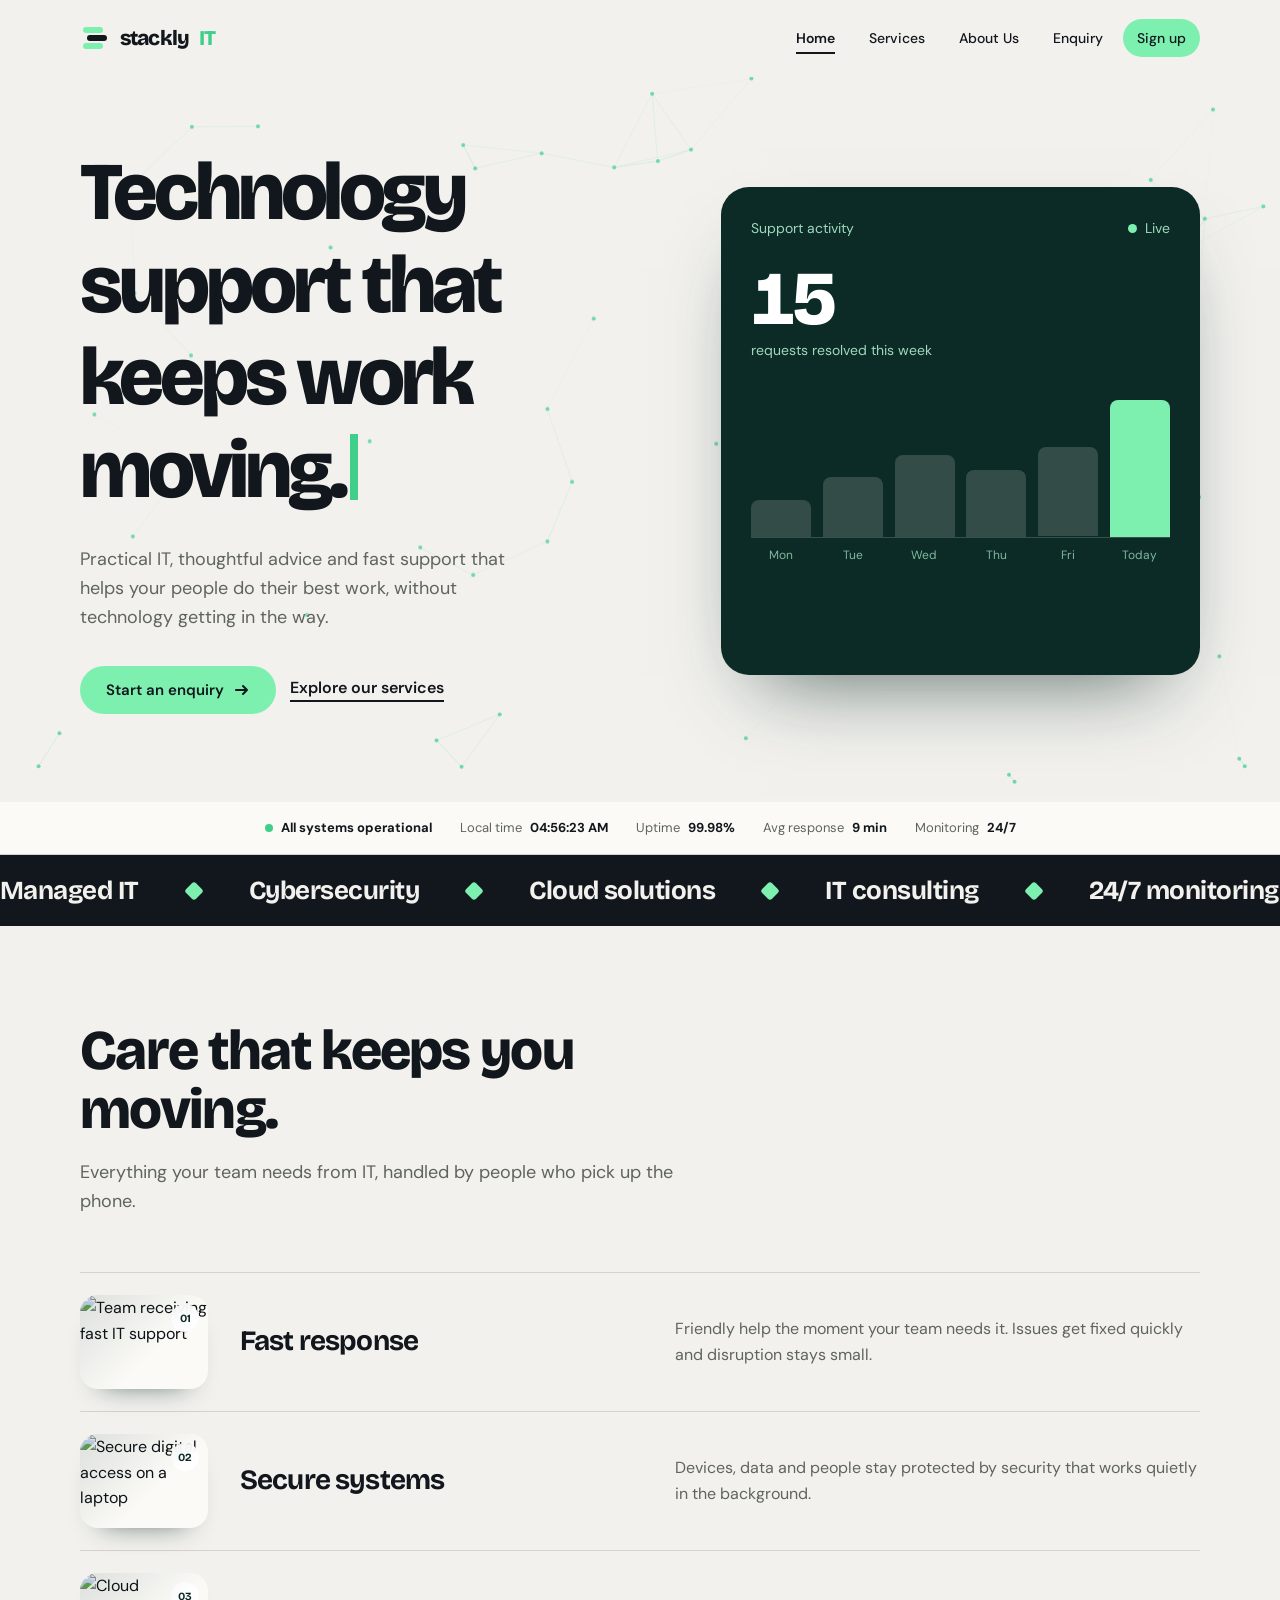
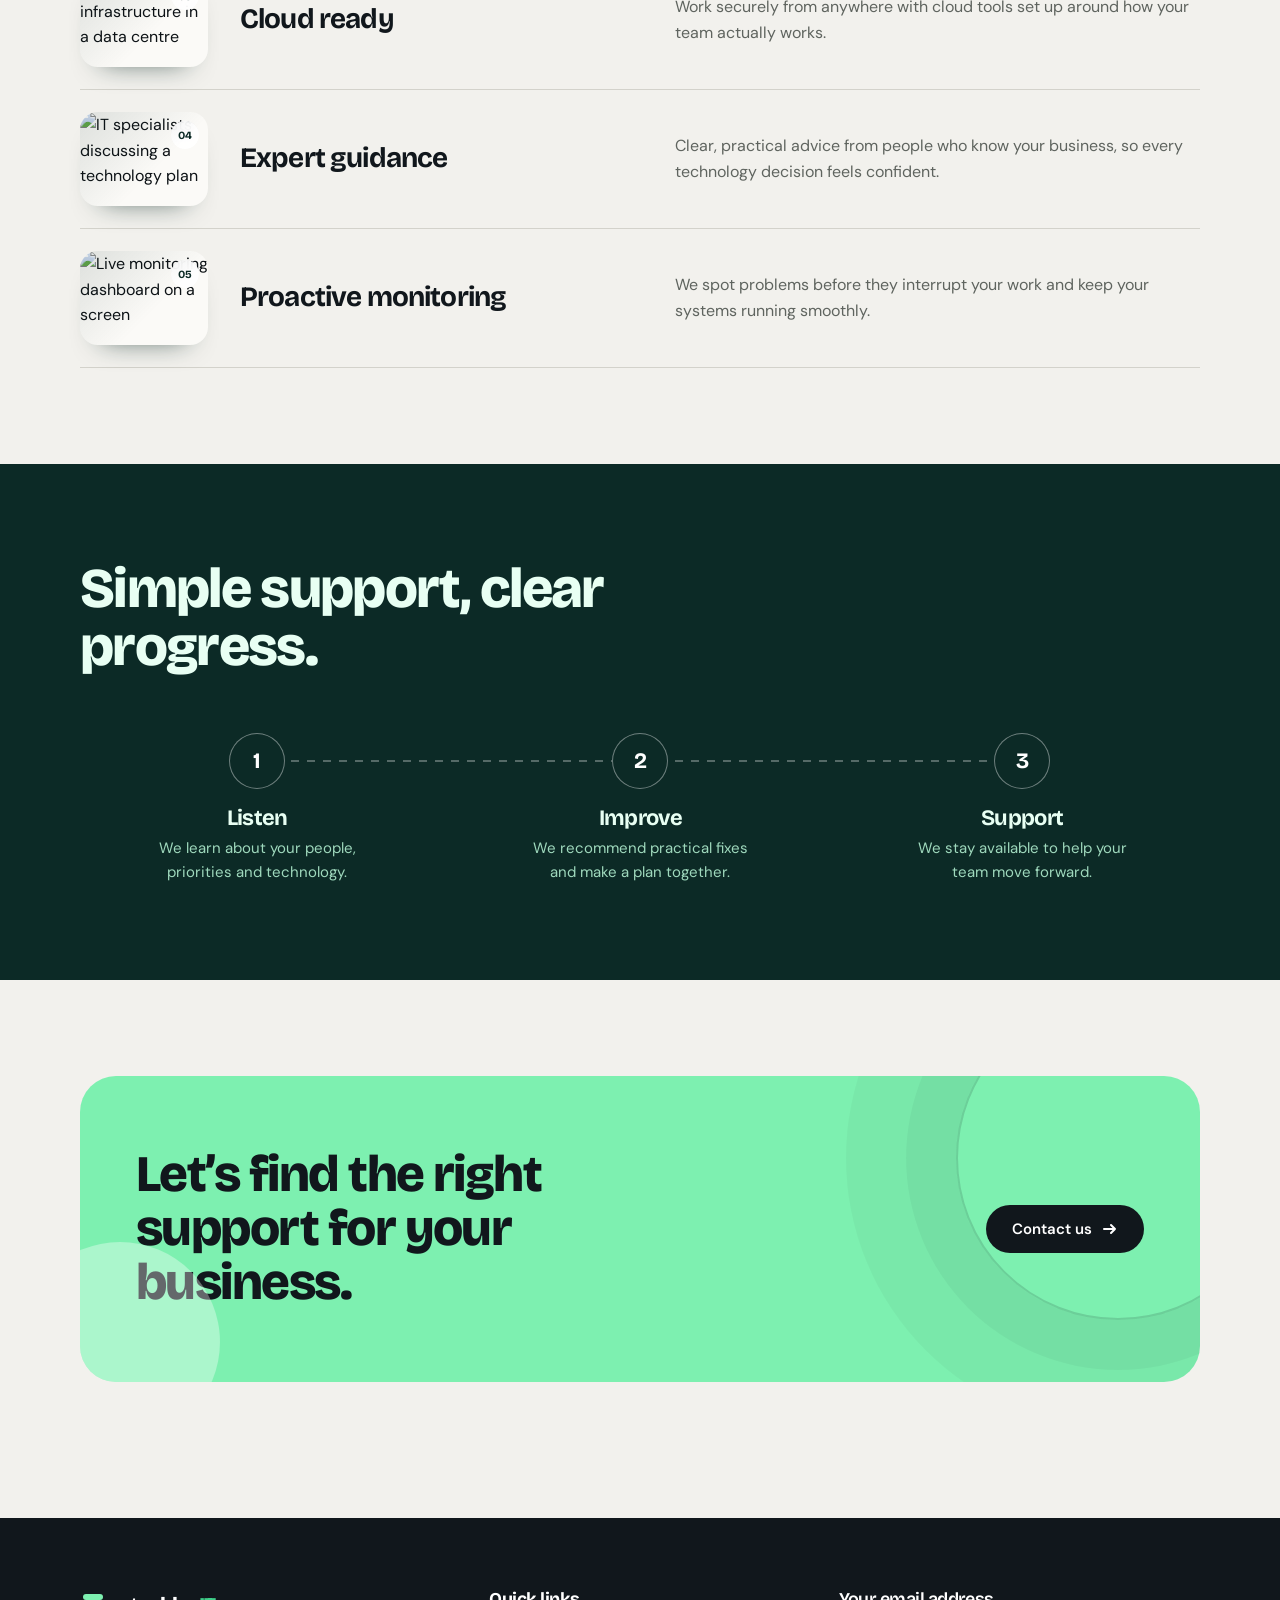
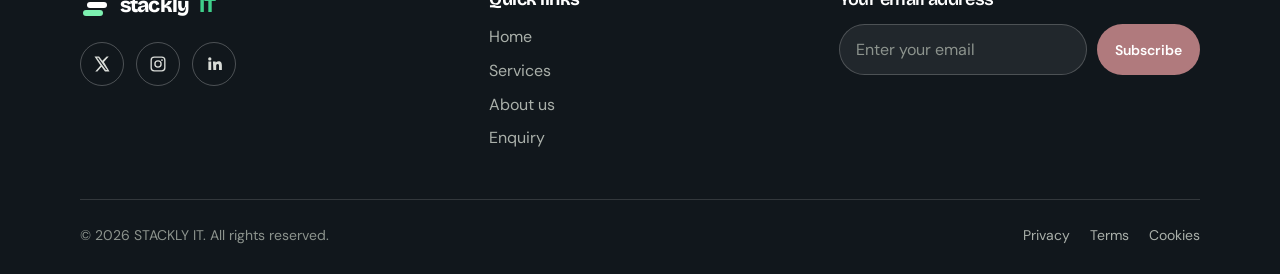
==== stackly-it-website/stackly/index.html @ 1fcb6004 "almost done" ====
<!doctype html>
<html lang="en">

<head>
    <meta charset="UTF-8">
    <meta name="viewport" content="width=device-width,initial-scale=1">
    <meta name="theme-color" content="#f2f1ed">
    <title>Stackly IT | Technology support that keeps work moving</title>
    <link rel="icon" type="image/svg+xml" href="logo.svg"><link rel="stylesheet" href="styles.css"><link rel="stylesheet" href="fx.css">
</head>

<body>
    <header class="site-header">
        <div class="wrap"><a class="brand" href="index.html" aria-label="Stackly IT home"><svg viewBox="0 0 30 30"
                    aria-hidden="true">
                    <rect class="b1" x="3" y="4" width="20" height="6" rx="3" fill="#7df0b0" />
                    <rect class="b2" x="7" y="12" width="20" height="6" rx="3" fill="currentColor" />
                    <rect class="b3" x="3" y="20" width="20" height="6" rx="3" fill="#7df0b0" />
                </svg>stackly<i>IT</i></a>
            <button class="menu-toggle" aria-label="Toggle navigation"
                aria-expanded="false"><span></span><span></span></button>
            <nav class="nav" aria-label="Main navigation"><a href="index.html" aria-current="page">Home</a><a
                    href="services.html">Services</a><a href="about.html">About Us</a><a
                    href="enquiry.html">Enquiry</a><a class="btn btn-sm" href="signup.html">Sign up</a></nav>
        </div>
    </header>
    <main>
        <section class="hero">
            <div class="wrap">
                <div>
                    <h1><span class="line" style="--i:0"><span>Technology</span></span><span class="line"
                            style="--i:1"><span>support that</span></span><span class="line" style="--i:2"><span>keeps
                                work</span></span><span class="line" style="--i:3"><span>moving.</span></span></h1>
                    <p class="lead">Practical IT, thoughtful advice and fast support that helps your people do their
                        best work, without technology getting in the way.</p>
                    <div class="hero-cta"><a class="btn" href="enquiry.html">Start an enquiry <svg viewBox="0 0 16 16"
                                fill="none" stroke="currentColor" stroke-width="2" stroke-linecap="round"
                                stroke-linejoin="round">
                                <path d="M2 8h11M9 4l4 4-4 4" />
                            </svg></a><a class="link" href="services.html">Explore our services</a></div>
                </div>
                <div class="panel" aria-label="Support activity overview">
                    <div class="panel-top"><span>Support activity</span><span class="live">Live</span></div>
                    <div class="panel-num" data-to="16">0</div>
                    <div class="panel-sub">requests resolved this week</div>
                    <div class="bars" aria-hidden="true"><i style="--h:25%;--n:0"></i><i style="--h:40%;--n:1"></i><i
                            style="--h:55%;--n:2"></i><i style="--h:45%;--n:3"></i><i style="--h:60%;--n:4"></i><i
                            style="--h:92%;--n:5"></i></div>
                    <div class="days">
                        <span>Mon</span><span>Tue</span><span>Wed</span><span>Thu</span><span>Fri</span><span>Today</span>
                    </div>
                    <div class="toast"><b><svg viewBox="0 0 16 16" fill="none" stroke="currentColor" stroke-width="2"
                                stroke-linecap="round" stroke-linejoin="round">
                                <path d="M3 8.5l3.5 3.5L13 5" />
                            </svg></b>Ticket closed in 9 minutes</div>
                </div>
            </div>
        </section>
        <div class="marquee" aria-hidden="true">
            <div><span>Managed IT</span><span>Cybersecurity</span><span>Cloud solutions</span><span>IT
                    consulting</span><span>24/7 monitoring</span><span>Helpdesk support</span><span>Managed
                    IT</span><span>Cybersecurity</span><span>Cloud solutions</span><span>IT consulting</span><span>24/7
                    monitoring</span><span>Helpdesk support</span></div>
        </div>
        <section>
            <div class="wrap">
                <div class="head" data-reveal>
                    <h2>Care that keeps you moving.</h2>
                    <p>Everything your team needs from IT, handled by people who pick up the phone.</p>
                </div>
                <div class="features">
                    <article class="feature" data-reveal><figure class="feature-image"><img src="https://images.unsplash.com/photo-1551434678-e076c223a692?auto=format&amp;fit=crop&amp;w=480&amp;q=85" alt="Team receiving fast IT support" loading="lazy"><span class="image-tag">01</span></figure>
                        <h3>Fast response</h3>
                        <p>Friendly help the moment your team needs it. Issues get fixed quickly and disruption stays
                            small.</p>
                    </article>
                    <article class="feature" data-reveal><figure class="feature-image"><img src="https://images.unsplash.com/photo-1563013544-824ae1b704d3?auto=format&amp;fit=crop&amp;w=480&amp;q=85" alt="Secure digital access on a laptop" loading="lazy"><span class="image-tag">02</span></figure>
                        <h3>Secure systems</h3>
                        <p>Devices, data and people stay protected by security that works quietly in the background.</p>
                    </article>
                    <article class="feature" data-reveal><figure class="feature-image"><img src="https://images.unsplash.com/photo-1544197150-b99a580bb7a8?auto=format&amp;fit=crop&amp;w=480&amp;q=85" alt="Cloud infrastructure in a data centre" loading="lazy"><span class="image-tag">03</span></figure>
                        <h3>Cloud ready</h3>
                        <p>Work securely from anywhere with cloud tools set up around how your team actually works.</p>
                    </article>
                    <article class="feature" data-reveal><figure class="feature-image"><img src="https://images.unsplash.com/photo-1553877522-43269d4ea984?auto=format&amp;fit=crop&amp;w=480&amp;q=85" alt="IT specialists discussing a technology plan" loading="lazy"><span class="image-tag">04</span></figure>
                        <h3>Expert guidance</h3>
                        <p>Clear, practical advice from people who know your business, so every technology decision
                            feels confident.</p>
                    </article>
                    <article class="feature" data-reveal><figure class="feature-image"><img src="https://images.unsplash.com/photo-1551288049-bebda4e38f71?auto=format&amp;fit=crop&amp;w=480&amp;q=85" alt="Live monitoring dashboard on a screen" loading="lazy"><span class="image-tag">05</span></figure>
                        <h3>Proactive monitoring</h3>
                        <p>We spot problems before they interrupt your work and keep your systems running smoothly.</p>
                    </article>
                </div>
            </div>
        </section>
        <section class="dark">
            <div class="wrap">
                <div class="head" data-reveal>
                    <h2>Simple support, clear progress.</h2>
                </div>
                <div class="steps draw" data-reveal>
                    <div class="step"><b>1</b>
                        <h3>Listen</h3>
                        <p>We learn about your people, priorities and technology.</p>
                    </div>
                    <div class="step"><b>2</b>
                        <h3>Improve</h3>
                        <p>We recommend practical fixes and make a plan together.</p>
                    </div>
                    <div class="step"><b>3</b>
                        <h3>Support</h3>
                        <p>We stay available to help your team move forward.</p>
                    </div>
                </div>
            </div>
        </section>
        <section>
            <div class="wrap">
                <div class="cta" data-reveal>
                    <h2>Let’s find the right support for your business.</h2><a class="btn btn-dark"
                        href="enquiry.html">Contact us <svg viewBox="0 0 16 16" fill="none" stroke="currentColor"
                            stroke-width="2" stroke-linecap="round" stroke-linejoin="round">
                            <path d="M2 8h11M9 4l4 4-4 4" />
                        </svg></a>
                </div>
            </div>
        </section>
    </main>
    <footer>
        <div class="wrap">
            <div class="f-top">
                <div><a class="brand" href="index.html"><svg viewBox="0 0 30 30" aria-hidden="true">
                            <rect class="b1" x="3" y="4" width="20" height="6" rx="3" fill="#7df0b0" />
                            <rect class="b2" x="7" y="12" width="20" height="6" rx="3" fill="currentColor" />
                            <rect class="b3" x="3" y="20" width="20" height="6" rx="3" fill="#7df0b0" />
                        </svg>stackly<i>IT</i></a>
                    <div class="socials"><a href="#" aria-label="X"><svg viewBox="0 0 24 24">
                                <path
                                    d="M18.2 2H21l-6.5 7.4L22 22h-6l-4.7-6.2L5.8 22H3l7-8L2 2h6.1l4.3 5.7zm-1 18h1.6L7 3.7H5.3z" />
                            </svg></a><a href="#" aria-label="Instagram"><svg viewBox="0 0 24 24">
                                <path
                                    d="M12 7a5 5 0 1 0 0 10 5 5 0 0 0 0-10zm0 8.2a3.2 3.2 0 1 1 0-6.4 3.2 3.2 0 0 1 0 6.4zM17.3 5.5a1.2 1.2 0 1 0 0 2.4 1.2 1.2 0 0 0 0-2.4zM7 2h10a5 5 0 0 1 5 5v10a5 5 0 0 1-5 5H7a5 5 0 0 1-5-5V7a5 5 0 0 1 5-5zm0 1.8A3.2 3.2 0 0 0 3.8 7v10A3.2 3.2 0 0 0 7 20.2h10a3.2 3.2 0 0 0 3.2-3.2V7A3.2 3.2 0 0 0 17 3.8z" />
                            </svg></a><a href="#" aria-label="LinkedIn"><svg viewBox="0 0 24 24">
                                <path
                                    d="M4.5 8.5h3.8V20H4.5zM6.4 3a2.2 2.2 0 1 1 0 4.4 2.2 2.2 0 0 1 0-4.4zM10.6 8.5h3.6v1.6c.5-.9 1.8-1.9 3.7-1.9 3.9 0 4.6 2.5 4.6 5.8V20h-3.8v-5.2c0-1.3 0-2.9-1.8-2.9s-2 1.4-2 2.8V20h-3.8z" />
                            </svg></a></div>
                </div>
                <nav aria-label="Quick links">
                    <h3>Quick links</h3>
                    <div class="f-links"><a href="index.html">Home</a><a href="services.html">Services</a><a
                            href="about.html">About us</a><a href="enquiry.html">Enquiry</a></div>
                </nav>
                <form class="sub-form" novalidate>
                    <h3><label for="fe" style="font-size:inherit;margin:0">Your email address</label></h3>
                    <div class="sub"><input id="fe" type="email" placeholder="Enter your email" required><button
                            class="btn btn-sm" type="submit">Subscribe</button></div>
                    <p class="msg" aria-live="polite"></p>
                </form>
            </div>
            <div class="f-bot"><span>© <span id="year">2026</span> STACKLY IT. All rights reserved.</span>
                <div><a href="#">Privacy</a><a href="#">Terms</a><a href="#">Cookies</a></div>
            </div>
        </div>
    </footer>
    <script src="script.js"></script><script src="fx.js"></script>
</body>

</html>
---- stackly-it-website/stackly/styles.css ----
@import url('https://fonts.googleapis.com/css2?family=Bricolage+Grotesque:opsz,wght@12..96,500;12..96,700;12..96,800&family=DM+Sans:wght@400;500;600&display=swap');
:root{--paper:#f2f1ed;--card:#fbfaf7;--ink:#11171c;--deep:#0c2a26;--muted:#5f645f;--line:#d3d2cb;--mint:#7df0b0;--mint-d:#3fcf8a;--rose:#b07a7d;--err:#c2403a;--ease:cubic-bezier(.2,.8,.2,1);--head:'Bricolage Grotesque','DM Sans',system-ui,sans-serif;--body:'DM Sans',system-ui,sans-serif}
*{box-sizing:border-box}html{scroll-behavior:smooth}
body{margin:0;background:var(--paper);color:var(--ink);font:400 16px/1.6 var(--body);-webkit-font-smoothing:antialiased}
a{color:inherit;text-decoration:none}h1,h2,h3{font-family:var(--head);margin:0;letter-spacing:-.03em;line-height:1.05}
:focus-visible{outline:3px solid var(--mint-d);outline-offset:3px;border-radius:4px}
.wrap{width:min(1120px,calc(100% - 48px));margin-inline:auto}
/* header */
.site-header{position:sticky;top:0;z-index:50;background:rgba(242,241,237,.82);backdrop-filter:blur(14px);border-bottom:1px solid transparent;transition:border-color .3s}
.site-header.scrolled{border-color:var(--line)}
.site-header .wrap{height:76px;display:flex;align-items:center;justify-content:space-between}
.brand{display:flex;align-items:center;gap:10px;font:800 21px var(--head);letter-spacing:-.04em}
.brand svg{width:30px;height:30px}.brand i{font-style:normal;color:var(--mint-d)}
.brand .b1,.brand .b2,.brand .b3{transition:transform .4s var(--ease)}
.brand:hover .b1{transform:translateX(3px)}.brand:hover .b3{transform:translateX(-3px)}
.nav{display:flex;align-items:center;gap:6px}
.nav a{position:relative;padding:8px 14px;font-size:14px;font-weight:500}
.nav a:not(.btn)::after{content:'';position:absolute;left:14px;right:14px;bottom:3px;height:2px;background:var(--ink);transform:scaleX(0);transform-origin:left;transition:transform .35s var(--ease)}
.nav a:not(.btn):hover::after,.nav a[aria-current]::after{transform:scaleX(1)}
.nav a[aria-current]{font-weight:600}
.menu-toggle{display:none;width:44px;height:44px;border:0;background:none;cursor:pointer;flex-direction:column;justify-content:center;align-items:center;gap:6px}
.menu-toggle span{width:24px;height:2px;background:var(--ink);transition:transform .3s var(--ease)}
.menu-toggle[aria-expanded=true] span:first-child{transform:translateY(4px) rotate(45deg)}.menu-toggle[aria-expanded=true] span:last-child{transform:translateY(-4px) rotate(-45deg)}
/* buttons */
.btn{position:relative;overflow:hidden;display:inline-flex;align-items:center;justify-content:center;gap:10px;min-height:48px;padding:0 26px;border:0;border-radius:999px;background:var(--mint);color:var(--ink);font:600 15px var(--body);cursor:pointer;transition:transform .3s var(--ease),box-shadow .3s}
.btn svg{width:16px;height:16px;transition:transform .3s var(--ease)}
.btn:hover{transform:translateY(-2px);box-shadow:0 10px 24px -8px rgba(63,207,138,.8)}.btn:hover svg{transform:translateX(4px)}
.btn:active{transform:translateY(0)}
.btn::before{content:'';position:absolute;inset:0;background:linear-gradient(100deg,transparent 30%,rgba(255,255,255,.6) 50%,transparent 70%);transform:translateX(-120%)}
.btn:hover::before{transform:translateX(120%);transition:transform .7s var(--ease)}
.btn-dark{background:var(--ink);color:#fff}.btn-dark:hover{box-shadow:0 10px 24px -8px rgba(17,23,28,.6)}
.btn-sm{min-height:38px;padding:0 18px;font-size:14px}
.btn[disabled]{opacity:.7;pointer-events:none}
/* hero */
.hero{padding:72px 0 88px}
.hero .wrap{display:grid;grid-template-columns:1.1fr .9fr;gap:56px;align-items:center}
.hero h1{font-size:clamp(44px,6.4vw,84px);font-weight:800;letter-spacing:-.05em}
.line{display:block;overflow:hidden;padding-bottom:.08em}.line>span{display:block;transform:translateY(110%);animation:rise 1s var(--ease) forwards;animation-delay:calc(var(--i)*.12s + .15s)}
@keyframes rise{to{transform:none}}
.lead{max-width:460px;color:var(--muted);font-size:18px;margin:26px 0 34px;opacity:0;animation:fade .9s .75s var(--ease) forwards}
.hero-cta{display:flex;gap:14px;flex-wrap:wrap;opacity:0;animation:fade .9s .9s var(--ease) forwards}
@keyframes fade{from{opacity:0;transform:translateY(14px)}to{opacity:1;transform:none}}
.link{display:inline-flex;align-items:center;gap:8px;font-weight:600;min-height:48px;border-bottom:2px solid var(--ink);align-self:center;line-height:1.2;padding:0;min-height:0;padding-bottom:3px}
.panel{background:var(--deep);color:#e8fff3;border-radius:28px;padding:30px;position:relative;box-shadow:0 40px 80px -40px rgba(12,42,38,.7);opacity:0;transform:translateY(30px) rotate(1.5deg);animation:panel 1.1s .4s var(--ease) forwards}
@keyframes panel{to{opacity:1;transform:none}}
.panel-top{display:flex;justify-content:space-between;align-items:center;font-size:14px;color:#9fd9bd}
.live{display:inline-flex;align-items:center;gap:8px}.live::before{content:'';width:9px;height:9px;border-radius:50%;background:var(--mint);box-shadow:0 0 0 0 rgba(125,240,176,.7);animation:pulse 2s infinite}
@keyframes pulse{70%{box-shadow:0 0 0 12px rgba(125,240,176,0)}100%{box-shadow:0 0 0 0 rgba(125,240,176,0)}}
.panel-num{font:800 76px/1 var(--head);letter-spacing:-.05em;margin:22px 0 2px;color:#fff}.panel-sub{color:#9fd9bd;font-size:14px}
.bars{height:150px;display:flex;align-items:flex-end;gap:12px;margin-top:26px;border-bottom:1px solid rgba(255,255,255,.18)}
.bars i{flex:1;height:var(--h);background:rgba(255,255,255,.16);border-radius:8px 8px 0 0;transform:scaleY(0);transform-origin:bottom;animation:grow .9s var(--ease) forwards;animation-delay:calc(var(--n)*.09s + .9s)}
.bars i:last-child{background:var(--mint)}
@keyframes grow{to{transform:none}}
.days{display:flex;gap:12px;margin-top:8px;font-size:12px;color:#7fb89d}.days span{flex:1;text-align:center}
.toast{position:absolute;left:-34px;bottom:46px;background:var(--card);color:var(--ink);border-radius:16px;padding:12px 16px;font-size:13px;font-weight:600;display:flex;gap:10px;align-items:center;box-shadow:0 20px 40px -16px rgba(0,0,0,.4);opacity:0;animation:toast 5s 2.2s var(--ease) infinite}
.toast b{display:grid;place-items:center;width:24px;height:24px;border-radius:50%;background:var(--mint)}
@keyframes toast{0%{opacity:0;transform:translateY(16px)}8%,60%{opacity:1;transform:none}70%,100%{opacity:0;transform:translateY(-10px)}}
/* marquee */
.marquee{background:var(--ink);color:var(--paper);overflow:hidden;padding:20px 0}
.marquee div{display:flex;gap:48px;width:max-content;animation:slide 28s linear infinite;font:700 26px var(--head);letter-spacing:-.02em}
.marquee span{display:inline-flex;align-items:center;gap:48px;white-space:nowrap}.marquee span::after{content:'';width:14px;height:14px;background:var(--mint);border-radius:3px;transform:rotate(45deg)}
@keyframes slide{to{transform:translateX(-50%)}}
/* sections */
section{padding:96px 0}.head{max-width:640px;margin-bottom:56px}.head h2{font-size:clamp(34px,4.4vw,56px);font-weight:800}.head p{color:var(--muted);font-size:18px;margin:18px 0 0}
.features{display:grid;gap:0;border-top:1px solid var(--line)}
.feature{display:grid;grid-template-columns:128px 1fr 1.3fr;gap:32px;align-items:center;padding:22px 0;border-bottom:1px solid var(--line);transition:padding .4s var(--ease),background .4s}
.feature:hover{padding-left:20px;background:linear-gradient(90deg,rgba(125,240,176,.18),transparent 60%)}
.feature-image{width:128px;height:94px;margin:0;position:relative;overflow:hidden;border-radius:18px;background:var(--card);box-shadow:0 16px 28px -22px rgba(12,42,38,.8)}
.feature-image::after{content:'';position:absolute;inset:0;background:linear-gradient(135deg,rgba(12,42,38,.12),transparent 60%);pointer-events:none;transition:background .4s}
.feature-image img{display:block;width:100%;height:100%;object-fit:cover;filter:saturate(.78) contrast(1.05);transition:transform .65s var(--ease),filter .45s var(--ease)}
.image-tag{position:absolute;top:9px;right:9px;display:grid;place-items:center;width:28px;height:28px;border-radius:50%;background:rgba(255,255,255,.9);color:var(--deep);font:700 11px var(--head);backdrop-filter:blur(8px)}
.feature:hover .feature-image img{transform:scale(1.1);filter:saturate(1) contrast(1.05)}.feature:hover .feature-image::after{background:linear-gradient(135deg,rgba(125,240,176,.22),transparent 65%)}
.ico{width:64px;height:64px;border-radius:20px;background:var(--card);display:grid;place-items:center;border:1px solid var(--line);transition:background .4s,transform .5s var(--ease)}
.feature:hover .ico{background:var(--mint);transform:rotate(-8deg) scale(1.06)}
.ico svg{width:30px;height:30px;stroke:var(--ink);fill:none;stroke-width:1.7;stroke-linecap:round;stroke-linejoin:round}
.feature h3{font-size:28px;font-weight:700}.feature p{margin:0;color:var(--muted)}
.dark{background:var(--deep);color:#e8fff3}.dark .head p{color:#9fd9bd}
.steps{display:grid;grid-template-columns:repeat(3,1fr);gap:28px;position:relative}
.steps::before{content:'';position:absolute;top:27px;left:16%;right:16%;height:2px;background:repeating-linear-gradient(90deg,var(--line) 0 8px,transparent 8px 16px)}
.dark .steps::before{background:repeating-linear-gradient(90deg,rgba(255,255,255,.3) 0 8px,transparent 8px 16px)}
.step{text-align:center;position:relative}.step b{width:56px;height:56px;margin:0 auto 18px;border-radius:50%;display:grid;place-items:center;font:700 22px var(--head);background:var(--card);color:var(--ink);border:1px solid var(--line);position:relative;z-index:1;transition:background .4s,transform .5s var(--ease)}
.dark .step b{background:var(--deep);border-color:rgba(255,255,255,.4);color:#fff}
.step:hover b{background:var(--mint);color:var(--ink);transform:scale(1.12)}
.step h3{font-size:22px;margin-bottom:6px}.step p{margin:0 auto;max-width:240px;color:var(--muted);font-size:15px}.dark .step p{color:#9fd9bd}
.cta{background:var(--mint);border-radius:36px;padding:72px 56px;display:flex;justify-content:space-between;align-items:center;gap:32px;flex-wrap:wrap;position:relative;overflow:hidden}
.cta::after{content:'';position:absolute;right:-80px;top:-80px;width:320px;height:320px;border-radius:50%;border:2px solid rgba(17,23,28,.15);box-shadow:0 0 0 50px rgba(17,23,28,.04),0 0 0 110px rgba(17,23,28,.03);animation:spin 14s linear infinite;pointer-events:none}
@keyframes spin{to{transform:rotate(360deg)}}
.cta h2{font-size:clamp(32px,4vw,52px);font-weight:800;max-width:560px}
/* page titles */
.page-head{padding:72px 0 40px;text-align:center}.page-head h1{font-size:clamp(40px,6vw,72px);font-weight:800;letter-spacing:-.05em}
.page-head p{max-width:560px;margin:18px auto 0;color:var(--muted);font-size:18px}
.vm{display:grid;grid-template-columns:1fr 1fr;gap:24px}
.vm article{background:var(--card);border:1px solid var(--line);border-radius:28px;padding:44px;transition:transform .5s var(--ease),box-shadow .5s}
.vm article:hover{transform:translateY(-6px);box-shadow:0 30px 50px -30px rgba(17,23,28,.35)}
.vm h2{font-size:38px;margin-bottom:16px}.vm p{color:var(--muted);margin:0}
.stats{display:grid;grid-template-columns:repeat(6,1fr);gap:18px}
.stat{grid-column:span 2;background:var(--card);border:1px solid var(--line);border-radius:24px;padding:34px 28px;transition:transform .5s var(--ease),background .4s}
.stat:nth-child(4){grid-column:2/4}.stat:nth-child(5){grid-column:4/6}
.stat:hover{transform:translateY(-6px);background:var(--mint)}
.stat strong{display:block;font:800 clamp(44px,5vw,64px)/1 var(--head);letter-spacing:-.05em}.stat span{color:var(--muted);font-size:15px}.stat:hover span{color:var(--ink)}
.closing{text-align:center}.closing h2{font-size:clamp(30px,4vw,48px);font-weight:800;max-width:700px;margin:0 auto 30px}
/* services */
.tabs{display:flex;gap:10px;flex-wrap:wrap;justify-content:center;margin-bottom:40px}
.tab{border:1px solid var(--line);background:var(--card);color:var(--ink);padding:12px 24px;border-radius:999px;font:600 15px var(--body);cursor:pointer;transition:background .3s,color .3s,transform .3s var(--ease),border-color .3s}
.tab:hover{transform:translateY(-2px);border-color:var(--ink)}.tab[aria-selected=true]{background:var(--ink);color:#fff;border-color:var(--ink)}
.detail{display:none;background:var(--card);border:1px solid var(--line);border-radius:32px;padding:48px}
.detail.on{display:block;animation:swap .6s var(--ease)}
@keyframes swap{from{opacity:0;transform:translateY(20px) scale(.985)}to{opacity:1;transform:none}}
.detail-h{display:flex;gap:24px;align-items:center;margin-bottom:36px}.detail-h h2{font-size:38px}.detail-h p{margin:6px 0 0;color:var(--muted)}
.cols{display:grid;grid-template-columns:repeat(3,1fr);gap:20px}
.cols section{padding:26px;background:var(--paper);border-radius:20px}
.cols h3{font-size:18px;margin-bottom:12px}.cols p,.cols li{color:var(--muted);margin:0 0 6px;font-size:15px}.cols ul{margin:0;padding:0;list-style:none}
.cols li{padding-left:24px;position:relative}.cols li::before{content:'';position:absolute;left:0;top:.5em;width:12px;height:7px;border-left:2px solid var(--mint-d);border-bottom:2px solid var(--mint-d);transform:rotate(-45deg)}
.detail-f{margin-top:30px}
/* enquiry */
.form-card{background:var(--card);border:1px solid var(--line);border-radius:32px;padding:44px;max-width:860px;margin:0 auto;box-shadow:0 40px 70px -50px rgba(17,23,28,.5)}
.service-form-heading{padding-bottom:24px;margin-bottom:28px;border-bottom:1px solid var(--line)}.service-form-heading span{display:inline-flex;padding:5px 11px;border-radius:999px;background:rgba(125,240,176,.28);color:var(--deep);font-size:12px;font-weight:700;letter-spacing:.04em;text-transform:uppercase}.service-form-heading h2{font-size:28px;margin:12px 0 8px}.service-form-heading p{max-width:560px;margin:0;color:var(--muted);transition:opacity .2s var(--ease)}
.grid2{display:grid;grid-template-columns:1fr 1fr;gap:22px}.field{margin-bottom:22px}
label{display:block;font-weight:600;font-size:14px;margin-bottom:8px}
input,textarea,select{width:100%;border:1.5px solid var(--line);border-radius:14px;background:#fff;padding:14px 16px;font:400 16px var(--body);color:var(--ink);transition:border-color .25s,box-shadow .25s}
textarea{min-height:140px;resize:vertical}select{appearance:none;background:#fff url("data:image/svg+xml,%3Csvg xmlns=%27http://www.w3.org/2000/svg%27 width=%2714%27 height=%278%27 viewBox=%270 0 14 8%27%3E%3Cpath d=%27m1 1 6 6 6-6%27 fill=%27none%27 stroke=%27%2311171c%27 stroke-width=%272%27 stroke-linecap=%27round%27/%3E%3C/svg%3E") no-repeat right 18px center;padding-right:48px;cursor:pointer}
input:focus,textarea:focus,select:focus{outline:0;border-color:var(--mint-d);box-shadow:0 0 0 4px rgba(125,240,176,.35)}
.field.bad input,.field.bad textarea,.field.bad select{border-color:var(--err);animation:shake .4s}.field.bad .err{display:block}
.err{display:none;color:var(--err);font-size:13px;margin-top:6px}
@keyframes shake{25%{transform:translateX(-6px)}75%{transform:translateX(6px)}}
.note{text-align:center;color:var(--muted);font-size:14px;margin:16px 0 0}
.form-card .btn{width:100%;min-height:56px;font-size:16px}
.reply{display:flex;gap:10px;justify-content:center;align-items:center;margin:30px 0 70px;font-weight:500}.reply svg{width:22px;height:22px}
.next-h{text-align:center;font-size:30px;margin-bottom:40px}
.spin{width:18px;height:18px;border:2px solid rgba(17,23,28,.25);border-top-color:var(--ink);border-radius:50%;animation:spin .7s linear infinite}
/* confirmation */
.done{text-align:center;padding:72px 0 30px}
.tick{width:132px;height:132px;margin:0 auto 34px;position:relative}
.tick svg{width:100%;height:100%;overflow:visible}
.tick .c{fill:var(--mint);transform:scale(0);transform-origin:center;animation:pop .6s .1s var(--ease) forwards}
.tick .r{fill:none;stroke:var(--mint-d);stroke-width:2;stroke-dasharray:360;stroke-dashoffset:360;animation:draw 1s .1s ease forwards}
.tick .k{fill:none;stroke:var(--ink);stroke-width:7;stroke-linecap:round;stroke-linejoin:round;stroke-dasharray:70;stroke-dashoffset:70;animation:draw .5s .65s ease forwards}
.tick::before,.tick::after{content:'';position:absolute;inset:0;border-radius:50%;border:2px solid var(--mint-d);opacity:0;animation:ring 1.6s .7s ease-out 2}
.tick::after{animation-delay:1.1s}
@keyframes pop{to{transform:scale(.86)}}@keyframes draw{to{stroke-dashoffset:0}}@keyframes ring{from{opacity:.8;transform:scale(.9)}to{opacity:0;transform:scale(2)}}
.confetti i{position:absolute;left:50%;top:50%;width:9px;height:9px;border-radius:2px;background:var(--c);opacity:0;animation:burst 1.2s .7s var(--ease) forwards}
@keyframes burst{0%{opacity:1;transform:translate(0,0) rotate(0)}100%{opacity:0;transform:translate(var(--x),var(--y)) rotate(300deg)}}
.done h1{font-size:clamp(36px,5vw,60px);font-weight:800;max-width:700px;margin:0 auto 18px}.done>.wrap>p{max-width:520px;margin:0 auto;color:var(--muted);font-size:18px}
.ticket{display:inline-flex;align-items:center;gap:18px;margin-top:36px;background:var(--card);border:1.5px dashed #a7a89f;border-radius:20px;padding:18px 24px;text-align:left}
.ticket small{display:block;color:var(--muted);font-size:13px}.ticket strong{font:800 28px var(--head);letter-spacing:-.02em}
.copy{border:1px solid var(--line);background:#fff;border-radius:12px;padding:9px 16px;font:600 14px var(--body);cursor:pointer;transition:background .3s}.copy:hover{background:var(--mint)}
.urgent{max-width:560px;margin:50px auto 0;display:flex;gap:16px;align-items:center;background:var(--deep);color:#e8fff3;border-radius:22px;padding:22px 26px;text-align:left}
.urgent svg{width:30px;height:30px;flex:none;stroke:var(--mint);fill:none;stroke-width:1.8}.urgent p{margin:0;font-size:14px;color:#9fd9bd}.urgent b{display:block;color:#fff;font-size:16px}
.chip{display:inline-block;background:var(--mint);padding:4px 14px;border-radius:999px;font-weight:600;font-size:14px;margin-top:14px}
/* footer */
footer{background:var(--ink);color:#d9dcd8;padding:72px 0 28px;margin-top:40px}
.f-top{display:grid;grid-template-columns:1.2fr 1fr 1.2fr;gap:48px;padding-bottom:48px;border-bottom:1px solid rgba(255,255,255,.14)}
footer .brand{color:#fff;margin-bottom:22px}.socials{display:flex;gap:12px}
.socials a{width:44px;height:44px;border-radius:50%;border:1px solid rgba(255,255,255,.25);display:grid;place-items:center;transition:background .3s,color .3s,transform .4s var(--ease)}
.socials a:hover{background:var(--mint);color:var(--ink);transform:translateY(-4px) rotate(8deg)}.socials svg{width:18px;height:18px;fill:currentColor}
footer h3{font-size:18px;color:#fff;margin-bottom:16px}.f-links{display:flex;flex-direction:column;gap:8px}
.f-links a,.f-bot a{color:#aab0aa;transition:color .2s,transform .3s var(--ease);width:fit-content}.f-links a:hover,.f-bot a:hover{color:var(--mint);transform:translateX(4px)}
.sub{display:flex;gap:10px;flex-wrap:wrap}.sub input{flex:1;min-width:180px;background:rgba(255,255,255,.07);border-color:rgba(255,255,255,.2);color:#fff;border-radius:999px}.sub input::placeholder{color:#8c938d}
.sub .btn{background:var(--rose);color:#fff}.sub .btn:hover{box-shadow:0 10px 24px -8px rgba(176,122,125,.8)}
.msg{min-height:20px;font-size:14px;color:var(--mint);margin:10px 0 0}
.f-bot{display:flex;justify-content:space-between;gap:20px;flex-wrap:wrap;padding-top:24px;font-size:14px;color:#8c938d}.f-bot div{display:flex;gap:20px}
/* motion helpers */
[data-reveal]{opacity:0;transform:translateY(28px);transition:opacity .9s var(--ease),transform .9s var(--ease);transition-delay:var(--d,0s)}[data-reveal].in{opacity:1;transform:none}
.draw::before{transform:scaleX(0);transform-origin:left;transition:transform 1.4s .3s var(--ease)}.draw.in::before{transform:scaleX(1)}
.wipe{position:fixed;inset:0;z-index:100;background:var(--deep);pointer-events:none;transform:translateY(100%)}
.wipe.out{animation:wout .7s var(--ease) forwards}.wipe.in{animation:win .5s var(--ease) forwards;pointer-events:all}
@keyframes wout{from{transform:none}to{transform:translateY(-100%)}}@keyframes win{from{transform:translateY(100%)}to{transform:none}}
@media (max-width:860px){
.hero .wrap,.vm,.f-top{grid-template-columns:1fr}.toast{left:12px}
.menu-toggle{display:flex}.nav{position:absolute;top:76px;left:0;right:0;background:var(--paper);flex-direction:column;align-items:stretch;padding:12px 24px 24px;border-bottom:1px solid var(--line);clip-path:inset(0 0 100% 0);transition:clip-path .5s var(--ease)}.nav.open{clip-path:inset(0)}.nav a{padding:14px 4px}.nav a::after{display:none}
.feature{grid-template-columns:96px 1fr;gap:16px 20px}.feature-image{width:96px;height:76px;border-radius:14px}.feature p{grid-column:1/-1}.feature:hover{padding-left:0}
.steps{grid-template-columns:1fr}.steps::before{display:none}.step{display:grid;grid-template-columns:56px 1fr;text-align:left;gap:0 16px}.step b{grid-row:span 2;margin:0}.step p{margin:0;max-width:none}
.stats{grid-template-columns:1fr 1fr}.stat,.stat:nth-child(4),.stat:nth-child(5){grid-column:auto}.stat:last-child{grid-column:1/-1}
.cols,.grid2{grid-template-columns:1fr}.detail,.form-card{padding:28px 22px}.cta{padding:44px 28px}section{padding:64px 0}.detail-h{flex-direction:column;align-items:flex-start}}
@media (prefers-reduced-motion:reduce){*,*::before,*::after{animation-duration:.01ms!important;animation-delay:0s!important;animation-iteration-count:1!important;transition-duration:.01ms!important}.line>span,.lead,.hero-cta,.panel,.bars i,[data-reveal]{opacity:1;transform:none}.tick .r,.tick .k{stroke-dashoffset:0}.tick .c{transform:scale(.86)}.marquee div{animation:none}}

/* Screenshot-inspired services page */
.services-page{--paper:#ebebeb;--card:#fff;--line:#d5d5d5;background:#f5f5f5;color:#242424;font-size:14px}
.services-page .site-header{background:rgba(235,235,235,.94)}
.services-page .site-header .wrap{height:66px}
.services-page .brand{font-size:0;gap:0;width:48px;height:40px;justify-content:center;border:1px solid #bbb;color:transparent;position:relative}
.services-page .brand svg{width:34px;height:34px;opacity:.5}
.services-page .brand i{display:none}
.services-page .nav{gap:20px}
.services-page .nav a{padding:8px 4px;font-size:12px}
.services-page .nav .btn{display:none}
.services-page .page-head{padding:34px 0 22px}
.services-page .page-head h1{font:700 17px/1.2 var(--body);letter-spacing:0;text-transform:uppercase;display:inline-block;border-bottom:1px solid #888;padding-bottom:7px}
.services-page .page-head p{display:none}
.services-layout{padding:28px 0 38px}
.services-grid{display:grid;grid-template-columns:220px minmax(0,1fr);gap:34px;align-items:start}
.service-cards{display:grid;gap:0;min-width:0}
.services-page .tabs{position:static;align-self:start;display:flex;flex-direction:column;align-items:stretch;gap:0;margin:0;background:#fafafa;min-height:480px;padding-top:0}
.services-page .tab{border:0;border-bottom:1px solid #e2e2e2;border-radius:0;background:transparent;text-align:left;color:#555;padding:11px 14px;font:400 13px/1.3 var(--body);position:relative}
.services-page .tab::after{content:'→';position:absolute;right:12px;top:50%;transform:translateY(-50%);color:#555}
.services-page .tab:hover{transform:none;background:#f1f1f1}
.services-page .tab[aria-selected=true]{color:#fff;border-color:transparent}
.services-page .tab[aria-selected=true]::after{color:#fff}
.services-page .tab[data-t="managed"][aria-selected=true]{background:#0c2a26}.services-page .tab[data-t="cyber"][aria-selected=true]{background:#355c7d}.services-page .tab[data-t="cloud"][aria-selected=true]{background:#516b92}.services-page .tab[data-t="consult"][aria-selected=true]{background:#8b6267}
.services-page .detail{display:block;padding:16px 20px;margin:0 0 20px;border:2px solid transparent;border-radius:10px;background:#fff;transition:background .35s var(--ease),border-color .35s var(--ease),box-shadow .35s var(--ease),transform .35s var(--ease);min-height:145px}.services-page .detail.on{animation:servicePanel .42s var(--ease) both;box-shadow:0 16px 28px -24px rgba(12,42,38,.6)}.services-page .detail#managed.on{background:#edfff4;border-color:#7df0b0}.services-page .detail#cyber.on{background:#eef6ff;border-color:#8bb8de}.services-page .detail#cloud.on{background:#f1f3ff;border-color:#9daee8}.services-page .detail#consult.on{background:#fff1f2;border-color:#e0a6ae}@keyframes servicePanel{from{transform:translateY(10px)}to{transform:none}}
.services-page .detail-h{gap:14px;margin-bottom:16px}
.services-page .detail-h .ico{width:28px;height:28px;border:0;border-radius:0;background:transparent;flex:none}
.services-page .detail-h .ico svg{width:22px;height:22px;stroke-width:2}
.services-page .detail-h h2{font:500 16px/1.25 var(--body);letter-spacing:0}
.services-page .detail-h p{font-size:11px;line-height:1.4;margin-top:4px;max-width:440px}
.services-page .cols{grid-template-columns:repeat(3,minmax(0,1fr));gap:0}
.services-page .cols section{padding:0 18px;border-left:1px solid #ddd;border-radius:0;background:transparent}
.services-page .cols section:first-child{padding-left:0;border-left:0}
.services-page .cols h3{font:500 11px/1.3 var(--body);letter-spacing:0;margin-bottom:7px}
.services-page .cols p,.services-page .cols li{font-size:10px;line-height:1.45;margin-bottom:4px}
.services-page .cols li{padding-left:10px}
.services-page .cols li::before{width:4px;height:4px;top:.55em;border:0;border-radius:50%;background:#777;transform:none}
.services-page .detail-f{display:none}
.services-page footer{margin-top:0;background:#ebebeb;color:#555;padding:38px 0 16px}
.services-page .f-top{grid-template-columns:1.2fr 1fr 1.2fr;gap:40px;padding-bottom:24px;border-bottom:0}
.services-page footer .brand{width:120px;height:88px;margin-bottom:18px;color:#555;border:1px solid #aaa;font-size:15px}
.services-page footer .brand svg{display:none}
.services-page footer .brand::after{content:'Logo';font-size:14px;color:#555}
.services-page footer h3{color:#555;font:600 14px/1.2 var(--body);letter-spacing:0;margin-bottom:10px}
.services-page .f-links{gap:2px}
.services-page .f-links a{color:#555;font-size:13px}
.services-page .socials a{width:34px;height:34px;border:0;color:#111}
.services-page .sub-form{align-self:center}
.services-page .sub{flex-direction:column;gap:10px}
.services-page .sub input{min-height:36px;background:#f7f7f7;border:1px solid #aaa;color:#333;border-radius:0;font-size:12px}
.services-page .sub .btn{min-height:36px;border-radius:0;background:#ad8181;font-size:12px}
.services-page .f-bot{border-top:1px solid #d3d3d3;padding-top:12px;font-size:10px;color:#666}
.services-page .f-bot a{color:#555}
@media(max-width:700px){.services-grid{grid-template-columns:1fr;gap:18px}.services-page .tabs{position:static;min-height:0;display:grid;grid-template-columns:1fr 1fr}.services-page .detail,.services-page .detail.on{padding:16px}.services-page .cols{grid-template-columns:1fr;gap:12px}.services-page .cols section,.services-page .cols section:first-child{border-left:0;border-top:1px solid #ddd;padding:10px 0 0}.services-page .cols section:first-child{border-top:0;padding-top:0}.services-page .f-top{grid-template-columns:1fr 1fr;gap:24px}.services-page .sub-form{grid-column:1/-1}}
---- stackly-it-website/stackly/fx.css ----
/* ===== Stackly FX: real-time animation layer ===== */
.progress{position:fixed;top:0;left:0;height:3px;width:100%;z-index:120;background:linear-gradient(90deg,var(--mint),var(--mint-d));transform:scaleX(0);transform-origin:left;pointer-events:none}
.glow{position:fixed;left:0;top:0;width:420px;height:420px;margin:-210px 0 0 -210px;border-radius:50%;background:radial-gradient(circle,rgba(125,240,176,.28),transparent 65%);pointer-events:none;z-index:0;will-change:transform;opacity:0;transition:opacity .4s}
.glow.on{opacity:1}
main,footer{position:relative;z-index:1}
.site-header{position:sticky;top:0;z-index:110;isolation:isolate}
.hero{position:relative;overflow:hidden}.hero .wrap{position:relative;z-index:1}
#net{position:absolute;inset:0;width:100%;height:100%;z-index:0;pointer-events:none}
/* splash loader with logo */
.splash{position:fixed;inset:0;z-index:200;background:var(--deep);display:grid;place-items:center;transition:opacity .6s .1s,visibility .6s .1s}
.splash.hide{opacity:0;visibility:hidden}
.splash-in{text-align:center;color:#fff}
.splash svg{width:88px;height:88px;overflow:visible}
.splash .s1,.splash .s2,.splash .s3{opacity:0;transform:translateY(-30px)}
.splash .s1{animation:drop .6s .1s var(--ease) forwards}.splash .s2{animation:drop .6s .3s var(--ease) forwards}.splash .s3{animation:drop .6s .5s var(--ease) forwards}
@keyframes drop{to{opacity:1;transform:none}}
.splash b{display:block;margin-top:18px;font:800 34px var(--head);letter-spacing:-.04em;opacity:0;animation:fade .7s .8s var(--ease) forwards}
.splash b i{font-style:normal;color:var(--mint)}
.splash .bar{width:160px;height:3px;margin:22px auto 0;background:rgba(255,255,255,.15);border-radius:3px;overflow:hidden}
.splash .bar::after{content:'';display:block;height:100%;background:var(--mint);transform:translateX(-100%);animation:load 1.1s .3s var(--ease) forwards}
@keyframes load{to{transform:none}}
/* animated logo (all pages) */
.brand svg{overflow:visible}
.brand .b1{animation:sway 4s ease-in-out infinite}.brand .b2{animation:sway 4s -1.3s ease-in-out infinite reverse}.brand .b3{animation:sway 4s -2.6s ease-in-out infinite}
@keyframes sway{50%{transform:translateX(2.5px)}}
.brand .b1,.brand .b2,.brand .b3{transform-box:fill-box}
/* hero extras */
.hero h1 .line:last-child>span::after{content:'';display:inline-block;width:.09em;height:.8em;margin-left:.06em;background:var(--mint-d);vertical-align:-.04em;animation:blink 1s steps(2) infinite}
@keyframes blink{50%{opacity:0}}
.panel{transition:transform .25s ease-out;transform-style:preserve-3d;will-change:transform}
.panel-num{font-variant-numeric:tabular-nums}
.bars i{transition:height .8s var(--ease)}
.feed{margin-top:18px;display:grid;gap:8px;font-size:13px;color:#9fd9bd;min-height:62px}
.feed div{display:flex;gap:10px;align-items:center;animation:fade .5s var(--ease)}
.feed time{color:#7fb89d;font-variant-numeric:tabular-nums;font-size:12px;min-width:56px}
.feed i{width:7px;height:7px;border-radius:50%;background:var(--mint);flex:none}
.status{display:flex;flex-wrap:wrap;gap:10px 28px;justify-content:center;padding:16px 24px;background:var(--card);border-bottom:1px solid var(--line);font-size:13px;color:var(--muted);font-variant-numeric:tabular-nums}
.status span{display:inline-flex;gap:8px;align-items:center}.status b{color:var(--ink)}
.status .dot{width:8px;height:8px;border-radius:50%;background:var(--mint-d);animation:pulse 2s infinite}
/* hover/3D */
.tilt{transition:transform .3s ease-out;transform-style:preserve-3d;will-change:transform}
.stat,.vm article,.step{will-change:transform}
.btn{will-change:transform}
.float{animation:floaty 6s ease-in-out infinite}
@keyframes floaty{50%{transform:translateY(-8px)}}
.cta::before{content:'';position:absolute;left:-60px;bottom:-60px;width:200px;height:200px;border-radius:50%;background:rgba(255,255,255,.35);animation:floaty 7s ease-in-out infinite;pointer-events:none}
.page-head h1{background:linear-gradient(100deg,var(--ink) 40%,var(--mint-d) 50%,var(--ink) 60%);background-size:250% 100%;-webkit-background-clip:text;background-clip:text;color:transparent;animation:shine 5s 1s ease-in-out infinite}
@keyframes shine{from{background-position:100% 0}to{background-position:-100% 0}}
.feature .ico svg{transition:transform .5s var(--ease)}.feature:hover .ico svg{transform:scale(1.1)}
.feature-image{transform:translateZ(0);animation:mediaSettle .8s var(--ease) both;animation-delay:var(--d,0s)}
@keyframes mediaSettle{from{opacity:0;transform:scale(.92) translateY(12px)}to{opacity:1;transform:translateZ(0)}}
.tab[aria-selected=true]{animation:pop2 .4s var(--ease)}@keyframes pop2{50%{transform:scale(1.06)}}
.service-changing .service-form-heading{animation:serviceCopy .42s var(--ease)}.service-changing .service-focus-field,.service-changing #need{animation:serviceCopy .48s .04s var(--ease) both}@keyframes serviceCopy{from{opacity:.15;transform:translateY(8px)}to{opacity:1;transform:none}}
.transition-brand{transform:scale(.78)}.transition-brand svg{width:64px;height:64px}.transition-brand b{font-size:28px;margin-top:12px;opacity:1;animation:none}
.ripple{position:absolute;border-radius:50%;background:rgba(255,255,255,.55);transform:scale(0);animation:rip .6s ease-out forwards;pointer-events:none}
@keyframes rip{to{transform:scale(4);opacity:0}}
/* ===== Services page: real logo (replace placeholder boxes) ===== */
.services-page .brand{font-size:21px;gap:10px;width:auto;height:auto;border:0;color:var(--ink);justify-content:flex-start}
.services-page .brand svg{width:30px;height:30px;opacity:1}
.services-page .brand i{display:inline}
.services-page footer .brand{width:auto;height:auto;border:0;font-size:21px;color:#242424;margin-bottom:18px}
.services-page footer .brand svg{display:block}
.services-page footer .brand::after{content:none}
.services-page .page-head h1{font:800 clamp(34px,6vw,56px)/1.05 var(--head);text-transform:none;border:0;padding:0;letter-spacing:-.04em;display:block}
.services-page .page-head p{display:block}
.services-page .nav .btn{display:inline-flex}
.services-page .nav a{font-size:14px;padding:8px 14px}
.services-page .nav{gap:6px}
.services-page .detail{transition:transform .4s var(--ease),box-shadow .4s}.services-page .detail:hover{transform:translateX(6px);box-shadow:0 20px 40px -28px rgba(17,23,28,.4)}
.services-page .cols p,.services-page .cols li{font-size:12px}.services-page .cols h3{font-size:13px}.services-page .detail-h p{font-size:13px}
.services-page .tab{font-size:14px;padding:14px}
.services-page .tab[aria-selected=true]{background:var(--ink)}
.services-page .tabs{min-height:0;position:sticky;top:96px}
/* ===== Mobile polish ===== */
@media (max-width:860px){
.glow{display:none}
.site-header .wrap{height:64px}.nav{top:64px;box-shadow:0 24px 40px -24px rgba(17,23,28,.35)}
.nav .btn{margin-top:8px}
.hero{padding:40px 0 56px}.hero .wrap{gap:36px}
.panel{padding:22px}.panel-num{font-size:60px}.toast{position:relative;left:auto;bottom:auto;top:auto;margin-top:16px;font-size:12px;width:fit-content;max-width:100%}
.bars{height:110px;gap:8px}.days{gap:8px;font-size:11px}
.status{justify-content:flex-start;gap:8px 18px;padding:14px 20px;font-size:12px}
.wrap{width:min(1120px,calc(100% - 36px))}
.head{margin-bottom:36px}.marquee div{font-size:20px}
.f-bot{flex-direction:column}
.services-page .tabs{position:static;display:grid;grid-template-columns:1fr 1fr;gap:8px;background:transparent}
.services-page .tab{border:1px solid var(--line);border-radius:12px;background:#fff}
.services-page .tab::after{display:none}
.services-page .tab[aria-selected=true]{background:var(--ink);color:#fff}
.services-grid{grid-template-columns:1fr!important}
.services-page .cols{grid-template-columns:1fr!important}
.services-page .cols section,.services-page .cols section:first-child{border-left:0!important;border-top:1px solid #ddd;padding:12px 0 0!important}
.services-page .cols section:first-child{border-top:0;padding-top:0!important}
.services-page .f-top{grid-template-columns:1fr!important}
.ticket{flex-wrap:wrap;width:100%;justify-content:space-between}
.urgent{flex-direction:column;text-align:center}
.vm article{padding:28px 24px}.vm h2{font-size:30px}
.sub .btn{width:100%}
}
@media (max-width:420px){.hero h1{font-size:42px}.services-page .tabs{grid-template-columns:1fr}.stats{grid-template-columns:1fr}.stat:last-child{grid-column:auto}.btn{padding:0 22px}.hero-cta{gap:18px}}
@media (hover:none){.tilt,.panel{transform:none!important}}
@media (prefers-reduced-motion:reduce){.splash,.glow,#net,.progress{display:none}.brand .b1,.brand .b2,.brand .b3,.float,.page-head h1{animation:none}.page-head h1{color:var(--ink)}}

/* About page and sign-up experience */
.page-enter main,.page-enter footer{animation:pageLift .65s var(--ease) both}@keyframes pageLift{from{opacity:0;transform:translateY(18px)}to{opacity:1;transform:none}}
.eyebrow{display:inline-flex;align-items:center;gap:8px;color:var(--mint-d);font-size:13px;font-weight:700;letter-spacing:.08em;text-transform:uppercase}.eyebrow::before{content:'';width:24px;height:2px;background:currentColor}
.about-hero{padding:80px 0 96px;overflow:hidden}.about-hero-grid{display:grid;grid-template-columns:.9fr 1.1fr;gap:72px;align-items:center}.about-copy h1,.signup-intro h1{font-size:clamp(48px,6vw,80px);font-weight:800;margin:14px 0 24px}.about-copy h1 em{color:var(--mint-d);font-style:normal}.about-copy p,.signup-intro p{max-width:510px;color:var(--muted);font-size:18px;margin:0 0 30px}.team-photo{min-height:470px;position:relative;isolation:isolate}.team-photo img{width:100%;height:470px;display:block;object-fit:cover;border-radius:32px;filter:saturate(.85) contrast(1.03);box-shadow:0 35px 70px -36px rgba(12,42,38,.7)}.team-photo::after{content:'';position:absolute;inset:0;border-radius:32px;background:linear-gradient(135deg,rgba(12,42,38,.2),transparent 48%);pointer-events:none}.photo-badge{position:absolute;left:-34px;bottom:34px;z-index:2;padding:17px 22px 17px 48px;border-radius:16px;background:#fff;box-shadow:0 20px 40px -18px rgba(0,0,0,.38);animation:floaty 5s ease-in-out infinite}.photo-badge span{position:absolute;left:18px;top:21px;width:14px;height:14px;border-radius:50%;background:var(--mint-d);box-shadow:0 0 0 7px rgba(125,240,176,.32)}.photo-badge b,.photo-badge small{display:block}.photo-badge small{color:var(--muted);font-size:12px}.orbit{position:absolute;border:1px solid rgba(63,207,138,.6);border-radius:50%;z-index:-1;animation:orbit 12s linear infinite}.orbit-one{width:145px;height:145px;right:-58px;top:-55px}.orbit-two{width:82px;height:82px;left:-38px;top:46px;animation-direction:reverse;animation-duration:8s}@keyframes orbit{to{transform:rotate(360deg)}}
.about-story{padding:105px 0}.story-grid{display:grid;grid-template-columns:1fr 1fr;gap:100px}.story-grid h2,.team-detail h2{font-size:clamp(36px,4vw,58px);margin-top:15px}.story-copy{border-left:2px solid var(--mint-d);padding-left:30px}.story-copy p{font-size:18px;color:var(--muted);margin:0 0 18px}.values .eyebrow{color:var(--mint)}.value-grid{display:grid;grid-template-columns:repeat(3,1fr);gap:20px}.value-grid article{padding:34px;border:1px solid rgba(255,255,255,.22);border-radius:22px;transition:transform .4s var(--ease),background .4s}.value-grid article:hover{transform:translateY(-8px);background:rgba(125,240,176,.1)}.value-grid span{color:var(--mint);font:700 14px var(--head)}.value-grid h3{font-size:28px;margin:32px 0 12px}.value-grid p{color:#b7d8c7;margin:0}.team-section{padding:110px 0}.team-grid{display:grid;grid-template-columns:1.1fr .9fr;align-items:center;gap:70px}.team-card{position:relative;min-height:430px;border-radius:28px;overflow:hidden}.team-card img{width:100%;height:430px;object-fit:cover;display:block;filter:saturate(.76)}.team-card div{position:absolute;left:24px;right:24px;bottom:24px;padding:22px;border-radius:18px;background:rgba(12,42,38,.92);color:#fff;backdrop-filter:blur(12px)}.team-card span,.team-card b{display:block}.team-card span{font-size:13px;color:var(--mint);margin-bottom:4px}.team-card b{font:700 25px/1.15 var(--head)}.team-detail p{color:var(--muted);font-size:17px}.team-detail ul{padding:0;margin:26px 0;list-style:none}.team-detail li{padding:10px 0 10px 30px;border-bottom:1px solid var(--line);position:relative;font-weight:600}.team-detail li::before{content:'✓';position:absolute;left:0;color:var(--mint-d);font-weight:800}
.signup-shell{min-height:calc(100vh - 76px);padding:100px 0}.signup-grid{display:grid;grid-template-columns:1fr minmax(360px,.8fr);gap:90px;align-items:center}.signup-intro{position:relative}.signup-intro::after{content:'';position:absolute;width:250px;height:250px;border:36px solid rgba(125,240,176,.4);border-radius:50%;right:5%;bottom:-120px;z-index:-1;animation:floaty 8s ease-in-out infinite}.signup-perks{display:grid;gap:12px;font-weight:600}.signup-page .form-card{margin:0}.signup-page .form-card h2{font-size:34px;margin-bottom:28px}.signup-message{min-height:42px}
@media(max-width:860px){.about-hero{padding:54px 0 70px}.about-hero-grid,.story-grid,.team-grid,.signup-grid{grid-template-columns:1fr;gap:40px}.team-photo,.team-photo img{min-height:330px;height:330px}.photo-badge{left:14px;bottom:14px}.about-story,.team-section,.signup-shell{padding:70px 0}.value-grid{grid-template-columns:1fr}.story-copy{padding-left:20px}.signup-intro::after{display:none}.signup-page .form-card{max-width:100%}}
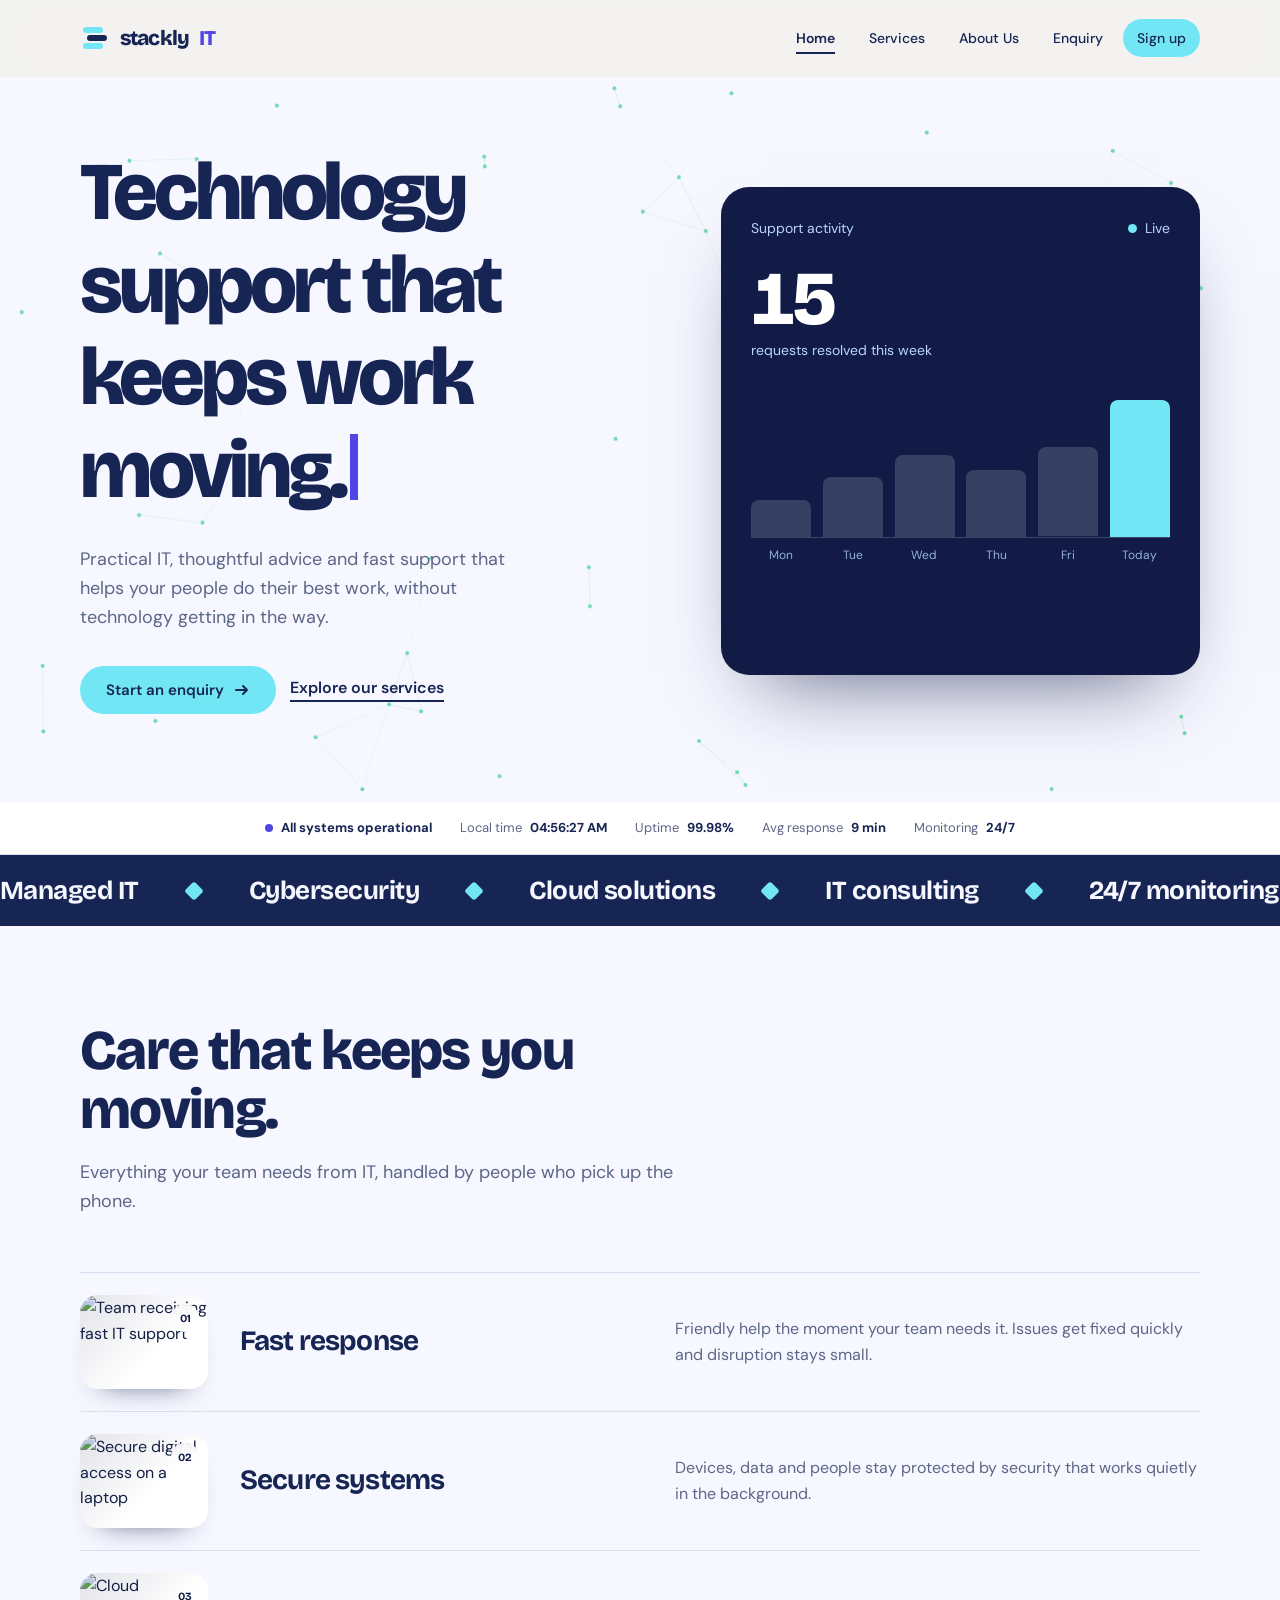
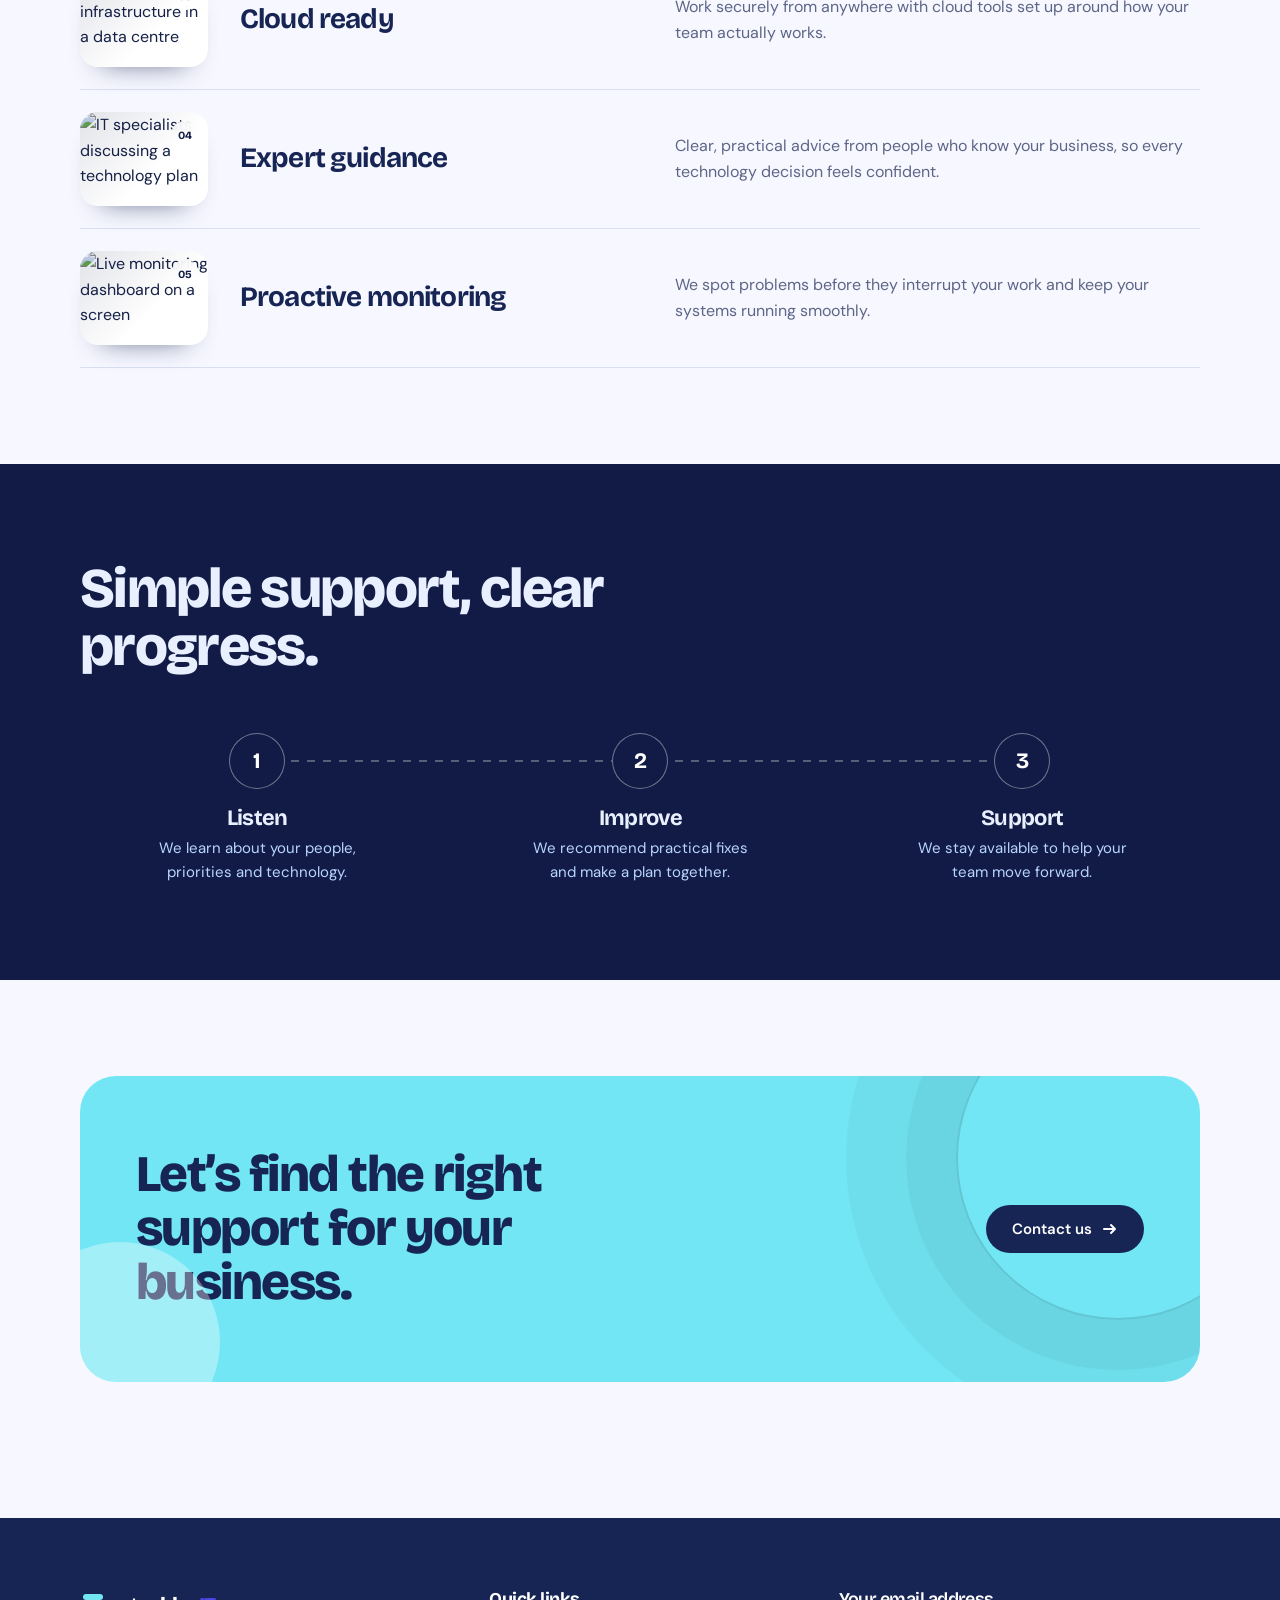
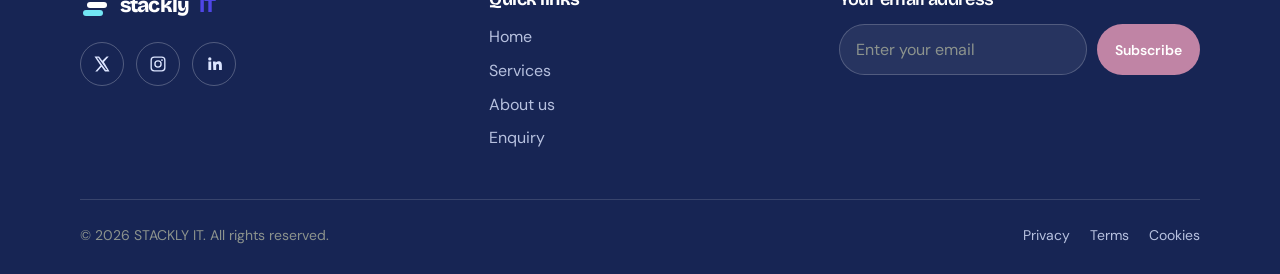
==== commit bac51001: "some more changes are done" ====
--- a/stackly-it-website/stackly/index.html
+++ b/stackly-it-website/stackly/index.html
@@ -4,7 +4,7 @@
 <head>
     <meta charset="UTF-8">
     <meta name="viewport" content="width=device-width,initial-scale=1">
-    <meta name="theme-color" content="#f2f1ed">
+    <meta name="theme-color" content="#f6f7ff">
     <title>Stackly IT | Technology support that keeps work moving</title>
     <link rel="icon" type="image/svg+xml" href="logo.svg"><link rel="stylesheet" href="styles.css"><link rel="stylesheet" href="fx.css">
 </head>
@@ -13,9 +13,9 @@
     <header class="site-header">
         <div class="wrap"><a class="brand" href="index.html" aria-label="Stackly IT home"><svg viewBox="0 0 30 30"
                     aria-hidden="true">
-                    <rect class="b1" x="3" y="4" width="20" height="6" rx="3" fill="#7df0b0" />
+                    <rect class="b1" x="3" y="4" width="20" height="6" rx="3" fill="var(--mint)" />
                     <rect class="b2" x="7" y="12" width="20" height="6" rx="3" fill="currentColor" />
-                    <rect class="b3" x="3" y="20" width="20" height="6" rx="3" fill="#7df0b0" />
+                    <rect class="b3" x="3" y="20" width="20" height="6" rx="3" fill="var(--mint)" />
                 </svg>stackly<i>IT</i></a>
             <button class="menu-toggle" aria-label="Toggle navigation"
                 aria-expanded="false"><span></span><span></span></button>
@@ -131,9 +131,9 @@
         <div class="wrap">
             <div class="f-top">
                 <div><a class="brand" href="index.html"><svg viewBox="0 0 30 30" aria-hidden="true">
-                            <rect class="b1" x="3" y="4" width="20" height="6" rx="3" fill="#7df0b0" />
+                            <rect class="b1" x="3" y="4" width="20" height="6" rx="3" fill="var(--mint)" />
                             <rect class="b2" x="7" y="12" width="20" height="6" rx="3" fill="currentColor" />
-                            <rect class="b3" x="3" y="20" width="20" height="6" rx="3" fill="#7df0b0" />
+                            <rect class="b3" x="3" y="20" width="20" height="6" rx="3" fill="var(--mint)" />
                         </svg>stackly<i>IT</i></a>
                     <div class="socials"><a href="#" aria-label="X"><svg viewBox="0 0 24 24">
                                 <path
--- a/stackly-it-website/stackly/styles.css
+++ b/stackly-it-website/stackly/styles.css
@@ -1,5 +1,5 @@
 @import url('https://fonts.googleapis.com/css2?family=Bricolage+Grotesque:opsz,wght@12..96,500;12..96,700;12..96,800&family=DM+Sans:wght@400;500;600&display=swap');
-:root{--paper:#f2f1ed;--card:#fbfaf7;--ink:#11171c;--deep:#0c2a26;--muted:#5f645f;--line:#d3d2cb;--mint:#7df0b0;--mint-d:#3fcf8a;--rose:#b07a7d;--err:#c2403a;--ease:cubic-bezier(.2,.8,.2,1);--head:'Bricolage Grotesque','DM Sans',system-ui,sans-serif;--body:'DM Sans',system-ui,sans-serif}
+:root{--paper:#f6f7ff;--card:#ffffff;--ink:#172554;--deep:#111b45;--muted:#5d6687;--line:#d9def2;--mint:#72e6f4;--mint-d:#4f46e5;--rose:#c084a5;--err:#d14343;--ease:cubic-bezier(.2,.8,.2,1);--head:'Bricolage Grotesque','DM Sans',system-ui,sans-serif;--body:'DM Sans',system-ui,sans-serif}
 *{box-sizing:border-box}html{scroll-behavior:smooth}
 body{margin:0;background:var(--paper);color:var(--ink);font:400 16px/1.6 var(--body);-webkit-font-smoothing:antialiased}
 a{color:inherit;text-decoration:none}h1,h2,h3{font-family:var(--head);margin:0;letter-spacing:-.03em;line-height:1.05}
@@ -41,17 +41,17 @@
 .hero-cta{display:flex;gap:14px;flex-wrap:wrap;opacity:0;animation:fade .9s .9s var(--ease) forwards}
 @keyframes fade{from{opacity:0;transform:translateY(14px)}to{opacity:1;transform:none}}
 .link{display:inline-flex;align-items:center;gap:8px;font-weight:600;min-height:48px;border-bottom:2px solid var(--ink);align-self:center;line-height:1.2;padding:0;min-height:0;padding-bottom:3px}
-.panel{background:var(--deep);color:#e8fff3;border-radius:28px;padding:30px;position:relative;box-shadow:0 40px 80px -40px rgba(12,42,38,.7);opacity:0;transform:translateY(30px) rotate(1.5deg);animation:panel 1.1s .4s var(--ease) forwards}
+.panel{background:var(--deep);color:#e8efff;border-radius:28px;padding:30px;position:relative;box-shadow:0 40px 80px -40px rgba(17,27,69,.7);opacity:0;transform:translateY(30px) rotate(1.5deg);animation:panel 1.1s .4s var(--ease) forwards}
 @keyframes panel{to{opacity:1;transform:none}}
-.panel-top{display:flex;justify-content:space-between;align-items:center;font-size:14px;color:#9fd9bd}
-.live{display:inline-flex;align-items:center;gap:8px}.live::before{content:'';width:9px;height:9px;border-radius:50%;background:var(--mint);box-shadow:0 0 0 0 rgba(125,240,176,.7);animation:pulse 2s infinite}
-@keyframes pulse{70%{box-shadow:0 0 0 12px rgba(125,240,176,0)}100%{box-shadow:0 0 0 0 rgba(125,240,176,0)}}
-.panel-num{font:800 76px/1 var(--head);letter-spacing:-.05em;margin:22px 0 2px;color:#fff}.panel-sub{color:#9fd9bd;font-size:14px}
+.panel-top{display:flex;justify-content:space-between;align-items:center;font-size:14px;color:#b9d5ff}
+.live{display:inline-flex;align-items:center;gap:8px}.live::before{content:'';width:9px;height:9px;border-radius:50%;background:var(--mint);box-shadow:0 0 0 0 rgba(114,230,244,.7);animation:pulse 2s infinite}
+@keyframes pulse{70%{box-shadow:0 0 0 12px rgba(114,230,244,0)}100%{box-shadow:0 0 0 0 rgba(114,230,244,0)}}
+.panel-num{font:800 76px/1 var(--head);letter-spacing:-.05em;margin:22px 0 2px;color:#fff}.panel-sub{color:#b9d5ff;font-size:14px}
 .bars{height:150px;display:flex;align-items:flex-end;gap:12px;margin-top:26px;border-bottom:1px solid rgba(255,255,255,.18)}
 .bars i{flex:1;height:var(--h);background:rgba(255,255,255,.16);border-radius:8px 8px 0 0;transform:scaleY(0);transform-origin:bottom;animation:grow .9s var(--ease) forwards;animation-delay:calc(var(--n)*.09s + .9s)}
 .bars i:last-child{background:var(--mint)}
 @keyframes grow{to{transform:none}}
-.days{display:flex;gap:12px;margin-top:8px;font-size:12px;color:#7fb89d}.days span{flex:1;text-align:center}
+.days{display:flex;gap:12px;margin-top:8px;font-size:12px;color:#92b0dd}.days span{flex:1;text-align:center}
 .toast{position:absolute;left:-34px;bottom:46px;background:var(--card);color:var(--ink);border-radius:16px;padding:12px 16px;font-size:13px;font-weight:600;display:flex;gap:10px;align-items:center;box-shadow:0 20px 40px -16px rgba(0,0,0,.4);opacity:0;animation:toast 5s 2.2s var(--ease) infinite}
 .toast b{display:grid;place-items:center;width:24px;height:24px;border-radius:50%;background:var(--mint)}
 @keyframes toast{0%{opacity:0;transform:translateY(16px)}8%,60%{opacity:1;transform:none}70%,100%{opacity:0;transform:translateY(-10px)}}
@@ -64,24 +64,24 @@
 section{padding:96px 0}.head{max-width:640px;margin-bottom:56px}.head h2{font-size:clamp(34px,4.4vw,56px);font-weight:800}.head p{color:var(--muted);font-size:18px;margin:18px 0 0}
 .features{display:grid;gap:0;border-top:1px solid var(--line)}
 .feature{display:grid;grid-template-columns:128px 1fr 1.3fr;gap:32px;align-items:center;padding:22px 0;border-bottom:1px solid var(--line);transition:padding .4s var(--ease),background .4s}
-.feature:hover{padding-left:20px;background:linear-gradient(90deg,rgba(125,240,176,.18),transparent 60%)}
-.feature-image{width:128px;height:94px;margin:0;position:relative;overflow:hidden;border-radius:18px;background:var(--card);box-shadow:0 16px 28px -22px rgba(12,42,38,.8)}
-.feature-image::after{content:'';position:absolute;inset:0;background:linear-gradient(135deg,rgba(12,42,38,.12),transparent 60%);pointer-events:none;transition:background .4s}
+.feature:hover{padding-left:20px;background:linear-gradient(90deg,rgba(114,230,244,.18),transparent 60%)}
+.feature-image{width:128px;height:94px;margin:0;position:relative;overflow:hidden;border-radius:18px;background:var(--card);box-shadow:0 16px 28px -22px rgba(17,27,69,.8)}
+.feature-image::after{content:'';position:absolute;inset:0;background:linear-gradient(135deg,rgba(17,27,69,.12),transparent 60%);pointer-events:none;transition:background .4s}
 .feature-image img{display:block;width:100%;height:100%;object-fit:cover;filter:saturate(.78) contrast(1.05);transition:transform .65s var(--ease),filter .45s var(--ease)}
 .image-tag{position:absolute;top:9px;right:9px;display:grid;place-items:center;width:28px;height:28px;border-radius:50%;background:rgba(255,255,255,.9);color:var(--deep);font:700 11px var(--head);backdrop-filter:blur(8px)}
-.feature:hover .feature-image img{transform:scale(1.1);filter:saturate(1) contrast(1.05)}.feature:hover .feature-image::after{background:linear-gradient(135deg,rgba(125,240,176,.22),transparent 65%)}
+.feature:hover .feature-image img{transform:scale(1.1);filter:saturate(1) contrast(1.05)}.feature:hover .feature-image::after{background:linear-gradient(135deg,rgba(114,230,244,.22),transparent 65%)}
 .ico{width:64px;height:64px;border-radius:20px;background:var(--card);display:grid;place-items:center;border:1px solid var(--line);transition:background .4s,transform .5s var(--ease)}
 .feature:hover .ico{background:var(--mint);transform:rotate(-8deg) scale(1.06)}
 .ico svg{width:30px;height:30px;stroke:var(--ink);fill:none;stroke-width:1.7;stroke-linecap:round;stroke-linejoin:round}
 .feature h3{font-size:28px;font-weight:700}.feature p{margin:0;color:var(--muted)}
-.dark{background:var(--deep);color:#e8fff3}.dark .head p{color:#9fd9bd}
+.dark{background:var(--deep);color:#e8efff}.dark .head p{color:#b9d5ff}
 .steps{display:grid;grid-template-columns:repeat(3,1fr);gap:28px;position:relative}
 .steps::before{content:'';position:absolute;top:27px;left:16%;right:16%;height:2px;background:repeating-linear-gradient(90deg,var(--line) 0 8px,transparent 8px 16px)}
 .dark .steps::before{background:repeating-linear-gradient(90deg,rgba(255,255,255,.3) 0 8px,transparent 8px 16px)}
 .step{text-align:center;position:relative}.step b{width:56px;height:56px;margin:0 auto 18px;border-radius:50%;display:grid;place-items:center;font:700 22px var(--head);background:var(--card);color:var(--ink);border:1px solid var(--line);position:relative;z-index:1;transition:background .4s,transform .5s var(--ease)}
 .dark .step b{background:var(--deep);border-color:rgba(255,255,255,.4);color:#fff}
 .step:hover b{background:var(--mint);color:var(--ink);transform:scale(1.12)}
-.step h3{font-size:22px;margin-bottom:6px}.step p{margin:0 auto;max-width:240px;color:var(--muted);font-size:15px}.dark .step p{color:#9fd9bd}
+.step h3{font-size:22px;margin-bottom:6px}.step p{margin:0 auto;max-width:240px;color:var(--muted);font-size:15px}.dark .step p{color:#b9d5ff}
 .cta{background:var(--mint);border-radius:36px;padding:72px 56px;display:flex;justify-content:space-between;align-items:center;gap:32px;flex-wrap:wrap;position:relative;overflow:hidden}
 .cta::after{content:'';position:absolute;right:-80px;top:-80px;width:320px;height:320px;border-radius:50%;border:2px solid rgba(17,23,28,.15);box-shadow:0 0 0 50px rgba(17,23,28,.04),0 0 0 110px rgba(17,23,28,.03);animation:spin 14s linear infinite;pointer-events:none}
 @keyframes spin{to{transform:rotate(360deg)}}
@@ -114,12 +114,12 @@
 .detail-f{margin-top:30px}
 /* enquiry */
 .form-card{background:var(--card);border:1px solid var(--line);border-radius:32px;padding:44px;max-width:860px;margin:0 auto;box-shadow:0 40px 70px -50px rgba(17,23,28,.5)}
-.service-form-heading{padding-bottom:24px;margin-bottom:28px;border-bottom:1px solid var(--line)}.service-form-heading span{display:inline-flex;padding:5px 11px;border-radius:999px;background:rgba(125,240,176,.28);color:var(--deep);font-size:12px;font-weight:700;letter-spacing:.04em;text-transform:uppercase}.service-form-heading h2{font-size:28px;margin:12px 0 8px}.service-form-heading p{max-width:560px;margin:0;color:var(--muted);transition:opacity .2s var(--ease)}
+.service-form-heading{padding-bottom:24px;margin-bottom:28px;border-bottom:1px solid var(--line)}.service-form-heading span{display:inline-flex;padding:5px 11px;border-radius:999px;background:rgba(114,230,244,.28);color:var(--deep);font-size:12px;font-weight:700;letter-spacing:.04em;text-transform:uppercase}.service-form-heading h2{font-size:28px;margin:12px 0 8px}.service-form-heading p{max-width:560px;margin:0;color:var(--muted);transition:opacity .2s var(--ease)}
 .grid2{display:grid;grid-template-columns:1fr 1fr;gap:22px}.field{margin-bottom:22px}
 label{display:block;font-weight:600;font-size:14px;margin-bottom:8px}
 input,textarea,select{width:100%;border:1.5px solid var(--line);border-radius:14px;background:#fff;padding:14px 16px;font:400 16px var(--body);color:var(--ink);transition:border-color .25s,box-shadow .25s}
 textarea{min-height:140px;resize:vertical}select{appearance:none;background:#fff url("data:image/svg+xml,%3Csvg xmlns=%27http://www.w3.org/2000/svg%27 width=%2714%27 height=%278%27 viewBox=%270 0 14 8%27%3E%3Cpath d=%27m1 1 6 6 6-6%27 fill=%27none%27 stroke=%27%2311171c%27 stroke-width=%272%27 stroke-linecap=%27round%27/%3E%3C/svg%3E") no-repeat right 18px center;padding-right:48px;cursor:pointer}
-input:focus,textarea:focus,select:focus{outline:0;border-color:var(--mint-d);box-shadow:0 0 0 4px rgba(125,240,176,.35)}
+input:focus,textarea:focus,select:focus{outline:0;border-color:var(--mint-d);box-shadow:0 0 0 4px rgba(114,230,244,.35)}
 .field.bad input,.field.bad textarea,.field.bad select{border-color:var(--err);animation:shake .4s}.field.bad .err{display:block}
 .err{display:none;color:var(--err);font-size:13px;margin-top:6px}
 @keyframes shake{25%{transform:translateX(-6px)}75%{transform:translateX(6px)}}
@@ -144,17 +144,17 @@
 .ticket{display:inline-flex;align-items:center;gap:18px;margin-top:36px;background:var(--card);border:1.5px dashed #a7a89f;border-radius:20px;padding:18px 24px;text-align:left}
 .ticket small{display:block;color:var(--muted);font-size:13px}.ticket strong{font:800 28px var(--head);letter-spacing:-.02em}
 .copy{border:1px solid var(--line);background:#fff;border-radius:12px;padding:9px 16px;font:600 14px var(--body);cursor:pointer;transition:background .3s}.copy:hover{background:var(--mint)}
-.urgent{max-width:560px;margin:50px auto 0;display:flex;gap:16px;align-items:center;background:var(--deep);color:#e8fff3;border-radius:22px;padding:22px 26px;text-align:left}
-.urgent svg{width:30px;height:30px;flex:none;stroke:var(--mint);fill:none;stroke-width:1.8}.urgent p{margin:0;font-size:14px;color:#9fd9bd}.urgent b{display:block;color:#fff;font-size:16px}
+.urgent{max-width:560px;margin:50px auto 0;display:flex;gap:16px;align-items:center;background:var(--deep);color:#e8efff;border-radius:22px;padding:22px 26px;text-align:left}
+.urgent svg{width:30px;height:30px;flex:none;stroke:var(--mint);fill:none;stroke-width:1.8}.urgent p{margin:0;font-size:14px;color:#b9d5ff}.urgent b{display:block;color:#fff;font-size:16px}
 .chip{display:inline-block;background:var(--mint);padding:4px 14px;border-radius:999px;font-weight:600;font-size:14px;margin-top:14px}
 /* footer */
-footer{background:var(--ink);color:#d9dcd8;padding:72px 0 28px;margin-top:40px}
+footer{background:var(--ink);color:#dce5ff;padding:72px 0 28px;margin-top:40px}
 .f-top{display:grid;grid-template-columns:1.2fr 1fr 1.2fr;gap:48px;padding-bottom:48px;border-bottom:1px solid rgba(255,255,255,.14)}
 footer .brand{color:#fff;margin-bottom:22px}.socials{display:flex;gap:12px}
 .socials a{width:44px;height:44px;border-radius:50%;border:1px solid rgba(255,255,255,.25);display:grid;place-items:center;transition:background .3s,color .3s,transform .4s var(--ease)}
 .socials a:hover{background:var(--mint);color:var(--ink);transform:translateY(-4px) rotate(8deg)}.socials svg{width:18px;height:18px;fill:currentColor}
 footer h3{font-size:18px;color:#fff;margin-bottom:16px}.f-links{display:flex;flex-direction:column;gap:8px}
-.f-links a,.f-bot a{color:#aab0aa;transition:color .2s,transform .3s var(--ease);width:fit-content}.f-links a:hover,.f-bot a:hover{color:var(--mint);transform:translateX(4px)}
+.f-links a,.f-bot a{color:#b7c1df;transition:color .2s,transform .3s var(--ease);width:fit-content}.f-links a:hover,.f-bot a:hover{color:var(--mint);transform:translateX(4px)}
 .sub{display:flex;gap:10px;flex-wrap:wrap}.sub input{flex:1;min-width:180px;background:rgba(255,255,255,.07);border-color:rgba(255,255,255,.2);color:#fff;border-radius:999px}.sub input::placeholder{color:#8c938d}
 .sub .btn{background:var(--rose);color:#fff}.sub .btn:hover{box-shadow:0 10px 24px -8px rgba(176,122,125,.8)}
 .msg{min-height:20px;font-size:14px;color:var(--mint);margin:10px 0 0}
@@ -175,7 +175,7 @@
 @media (prefers-reduced-motion:reduce){*,*::before,*::after{animation-duration:.01ms!important;animation-delay:0s!important;animation-iteration-count:1!important;transition-duration:.01ms!important}.line>span,.lead,.hero-cta,.panel,.bars i,[data-reveal]{opacity:1;transform:none}.tick .r,.tick .k{stroke-dashoffset:0}.tick .c{transform:scale(.86)}.marquee div{animation:none}}
 
 /* Screenshot-inspired services page */
-.services-page{--paper:#ebebeb;--card:#fff;--line:#d5d5d5;background:#f5f5f5;color:#242424;font-size:14px}
+.services-page{--paper:#eef1ff;--card:#fff;--line:#d9def2;background:#f8f9ff;color:#172554;font-size:14px}
 .services-page .site-header{background:rgba(235,235,235,.94)}
 .services-page .site-header .wrap{height:66px}
 .services-page .brand{font-size:0;gap:0;width:48px;height:40px;justify-content:center;border:1px solid #bbb;color:transparent;position:relative}
@@ -197,7 +197,7 @@
 .services-page .tab[aria-selected=true]{color:#fff;border-color:transparent}
 .services-page .tab[aria-selected=true]::after{color:#fff}
 .services-page .tab[data-t="managed"][aria-selected=true]{background:#0c2a26}.services-page .tab[data-t="cyber"][aria-selected=true]{background:#355c7d}.services-page .tab[data-t="cloud"][aria-selected=true]{background:#516b92}.services-page .tab[data-t="consult"][aria-selected=true]{background:#8b6267}
-.services-page .detail{display:block;padding:16px 20px;margin:0 0 20px;border:2px solid transparent;border-radius:10px;background:#fff;transition:background .35s var(--ease),border-color .35s var(--ease),box-shadow .35s var(--ease),transform .35s var(--ease);min-height:145px}.services-page .detail.on{animation:servicePanel .42s var(--ease) both;box-shadow:0 16px 28px -24px rgba(12,42,38,.6)}.services-page .detail#managed.on{background:#edfff4;border-color:#7df0b0}.services-page .detail#cyber.on{background:#eef6ff;border-color:#8bb8de}.services-page .detail#cloud.on{background:#f1f3ff;border-color:#9daee8}.services-page .detail#consult.on{background:#fff1f2;border-color:#e0a6ae}@keyframes servicePanel{from{transform:translateY(10px)}to{transform:none}}
+.services-page .detail{display:block;padding:16px 20px;margin:0 0 20px;border:2px solid transparent;border-radius:10px;background:#fff;transition:background .35s var(--ease),border-color .35s var(--ease),box-shadow .35s var(--ease),transform .35s var(--ease);min-height:145px}.services-page .detail.on{animation:servicePanel .42s var(--ease) both;box-shadow:0 16px 28px -24px rgba(17,27,69,.6)}.services-page .detail#managed.on{background:#e6fbff;border-color:#72e6f4}.services-page .detail#cyber.on{background:#eef6ff;border-color:#67c5ef}.services-page .detail#cloud.on{background:#f1f3ff;border-color:#8c86f7}.services-page .detail#consult.on{background:#fff1f2;border-color:#d99abb}@keyframes servicePanel{from{transform:translateY(10px)}to{transform:none}}
 .services-page .detail-h{gap:14px;margin-bottom:16px}
 .services-page .detail-h .ico{width:28px;height:28px;border:0;border-radius:0;background:transparent;flex:none}
 .services-page .detail-h .ico svg{width:22px;height:22px;stroke-width:2}
@@ -211,7 +211,7 @@
 .services-page .cols li{padding-left:10px}
 .services-page .cols li::before{width:4px;height:4px;top:.55em;border:0;border-radius:50%;background:#777;transform:none}
 .services-page .detail-f{display:none}
-.services-page footer{margin-top:0;background:#ebebeb;color:#555;padding:38px 0 16px}
+.services-page footer{margin-top:0;background:#eef1ff;color:#4b5579;padding:38px 0 16px}
 .services-page .f-top{grid-template-columns:1.2fr 1fr 1.2fr;gap:40px;padding-bottom:24px;border-bottom:0}
 .services-page footer .brand{width:120px;height:88px;margin-bottom:18px;color:#555;border:1px solid #aaa;font-size:15px}
 .services-page footer .brand svg{display:none}
--- a/stackly-it-website/stackly/fx.css
+++ b/stackly-it-website/stackly/fx.css
@@ -1,110 +1,1128 @@
 /* ===== Stackly FX: real-time animation layer ===== */
-.progress{position:fixed;top:0;left:0;height:3px;width:100%;z-index:120;background:linear-gradient(90deg,var(--mint),var(--mint-d));transform:scaleX(0);transform-origin:left;pointer-events:none}
-.glow{position:fixed;left:0;top:0;width:420px;height:420px;margin:-210px 0 0 -210px;border-radius:50%;background:radial-gradient(circle,rgba(125,240,176,.28),transparent 65%);pointer-events:none;z-index:0;will-change:transform;opacity:0;transition:opacity .4s}
-.glow.on{opacity:1}
-main,footer{position:relative;z-index:1}
-.site-header{position:sticky;top:0;z-index:110;isolation:isolate}
-.hero{position:relative;overflow:hidden}.hero .wrap{position:relative;z-index:1}
-#net{position:absolute;inset:0;width:100%;height:100%;z-index:0;pointer-events:none}
+.progress {
+    position: fixed;
+    top: 0;
+    left: 0;
+    height: 3px;
+    width: 100%;
+    z-index: 120;
+    background: linear-gradient(90deg, var(--mint), var(--mint-d));
+    transform: scaleX(0);
+    transform-origin: left;
+    pointer-events: none
+}
+
+.glow {
+    position: fixed;
+    left: 0;
+    top: 0;
+    width: 420px;
+    height: 420px;
+    margin: -210px 0 0 -210px;
+    border-radius: 50%;
+    background: radial-gradient(circle, rgba(114, 230, 244, .28), transparent 65%);
+    pointer-events: none;
+    z-index: 0;
+    will-change: transform;
+    opacity: 0;
+    transition: opacity .4s
+}
+
+.glow.on {
+    opacity: 1
+}
+
+main,
+footer {
+    position: relative;
+    z-index: 1
+}
+
+.site-header {
+    position: sticky;
+    top: 0;
+    z-index: 110;
+    isolation: isolate
+}
+
+.hero {
+    position: relative;
+    overflow: hidden
+}
+
+.hero .wrap {
+    position: relative;
+    z-index: 1
+}
+
+#net {
+    position: absolute;
+    inset: 0;
+    width: 100%;
+    height: 100%;
+    z-index: 0;
+    pointer-events: none
+}
+
 /* splash loader with logo */
-.splash{position:fixed;inset:0;z-index:200;background:var(--deep);display:grid;place-items:center;transition:opacity .6s .1s,visibility .6s .1s}
-.splash.hide{opacity:0;visibility:hidden}
-.splash-in{text-align:center;color:#fff}
-.splash svg{width:88px;height:88px;overflow:visible}
-.splash .s1,.splash .s2,.splash .s3{opacity:0;transform:translateY(-30px)}
-.splash .s1{animation:drop .6s .1s var(--ease) forwards}.splash .s2{animation:drop .6s .3s var(--ease) forwards}.splash .s3{animation:drop .6s .5s var(--ease) forwards}
-@keyframes drop{to{opacity:1;transform:none}}
-.splash b{display:block;margin-top:18px;font:800 34px var(--head);letter-spacing:-.04em;opacity:0;animation:fade .7s .8s var(--ease) forwards}
-.splash b i{font-style:normal;color:var(--mint)}
-.splash .bar{width:160px;height:3px;margin:22px auto 0;background:rgba(255,255,255,.15);border-radius:3px;overflow:hidden}
-.splash .bar::after{content:'';display:block;height:100%;background:var(--mint);transform:translateX(-100%);animation:load 1.1s .3s var(--ease) forwards}
-@keyframes load{to{transform:none}}
+.splash {
+    position: fixed;
+    inset: 0;
+    z-index: 200;
+    background: var(--deep);
+    display: grid;
+    place-items: center;
+    transition: opacity .6s .1s, visibility .6s .1s
+}
+
+.splash.hide {
+    opacity: 0;
+    visibility: hidden
+}
+
+.splash-in {
+    text-align: center;
+    color: #fff
+}
+
+.splash svg {
+    width: 88px;
+    height: 88px;
+    overflow: visible
+}
+
+.splash .s1,
+.splash .s2,
+.splash .s3 {
+    opacity: 0;
+    transform: translateY(-30px)
+}
+
+.splash .s1 {
+    animation: drop .6s .1s var(--ease) forwards
+}
+
+.splash .s2 {
+    animation: drop .6s .3s var(--ease) forwards
+}
+
+.splash .s3 {
+    animation: drop .6s .5s var(--ease) forwards
+}
+
+@keyframes drop {
+    to {
+        opacity: 1;
+        transform: none
+    }
+}
+
+.splash b {
+    display: block;
+    margin-top: 18px;
+    font: 800 34px var(--head);
+    letter-spacing: -.04em;
+    opacity: 0;
+    animation: fade .7s .8s var(--ease) forwards
+}
+
+.splash b i {
+    font-style: normal;
+    color: var(--mint)
+}
+
+.splash .bar {
+    width: 160px;
+    height: 3px;
+    margin: 22px auto 0;
+    background: rgba(255, 255, 255, .15);
+    border-radius: 3px;
+    overflow: hidden
+}
+
+.splash .bar::after {
+    content: '';
+    display: block;
+    height: 100%;
+    background: var(--mint);
+    transform: translateX(-100%);
+    animation: load 1.1s .3s var(--ease) forwards
+}
+
+@keyframes load {
+    to {
+        transform: none
+    }
+}
+
 /* animated logo (all pages) */
-.brand svg{overflow:visible}
-.brand .b1{animation:sway 4s ease-in-out infinite}.brand .b2{animation:sway 4s -1.3s ease-in-out infinite reverse}.brand .b3{animation:sway 4s -2.6s ease-in-out infinite}
-@keyframes sway{50%{transform:translateX(2.5px)}}
-.brand .b1,.brand .b2,.brand .b3{transform-box:fill-box}
+.brand svg {
+    overflow: visible
+}
+
+.brand .b1 {
+    animation: sway 4s ease-in-out infinite
+}
+
+.brand .b2 {
+    animation: sway 4s -1.3s ease-in-out infinite reverse
+}
+
+.brand .b3 {
+    animation: sway 4s -2.6s ease-in-out infinite
+}
+
+@keyframes sway {
+    50% {
+        transform: translateX(2.5px)
+    }
+}
+
+.brand .b1,
+.brand .b2,
+.brand .b3 {
+    transform-box: fill-box
+}
+
 /* hero extras */
-.hero h1 .line:last-child>span::after{content:'';display:inline-block;width:.09em;height:.8em;margin-left:.06em;background:var(--mint-d);vertical-align:-.04em;animation:blink 1s steps(2) infinite}
-@keyframes blink{50%{opacity:0}}
-.panel{transition:transform .25s ease-out;transform-style:preserve-3d;will-change:transform}
-.panel-num{font-variant-numeric:tabular-nums}
-.bars i{transition:height .8s var(--ease)}
-.feed{margin-top:18px;display:grid;gap:8px;font-size:13px;color:#9fd9bd;min-height:62px}
-.feed div{display:flex;gap:10px;align-items:center;animation:fade .5s var(--ease)}
-.feed time{color:#7fb89d;font-variant-numeric:tabular-nums;font-size:12px;min-width:56px}
-.feed i{width:7px;height:7px;border-radius:50%;background:var(--mint);flex:none}
-.status{display:flex;flex-wrap:wrap;gap:10px 28px;justify-content:center;padding:16px 24px;background:var(--card);border-bottom:1px solid var(--line);font-size:13px;color:var(--muted);font-variant-numeric:tabular-nums}
-.status span{display:inline-flex;gap:8px;align-items:center}.status b{color:var(--ink)}
-.status .dot{width:8px;height:8px;border-radius:50%;background:var(--mint-d);animation:pulse 2s infinite}
+.hero h1 .line:last-child>span::after {
+    content: '';
+    display: inline-block;
+    width: .09em;
+    height: .8em;
+    margin-left: .06em;
+    background: var(--mint-d);
+    vertical-align: -.04em;
+    animation: blink 1s steps(2) infinite
+}
+
+@keyframes blink {
+    50% {
+        opacity: 0
+    }
+}
+
+.panel {
+    transition: transform .25s ease-out;
+    transform-style: preserve-3d;
+    will-change: transform
+}
+
+.panel-num {
+    font-variant-numeric: tabular-nums
+}
+
+.bars i {
+    transition: height .8s var(--ease)
+}
+
+.feed {
+    margin-top: 18px;
+    display: grid;
+    gap: 8px;
+    font-size: 13px;
+    color: #b9d5ff;
+    min-height: 62px
+}
+
+.feed div {
+    display: flex;
+    gap: 10px;
+    align-items: center;
+    animation: fade .5s var(--ease)
+}
+
+.feed time {
+    color: #92b0dd;
+    font-variant-numeric: tabular-nums;
+    font-size: 12px;
+    min-width: 56px
+}
+
+.feed i {
+    width: 7px;
+    height: 7px;
+    border-radius: 50%;
+    background: var(--mint);
+    flex: none
+}
+
+.status {
+    display: flex;
+    flex-wrap: wrap;
+    gap: 10px 28px;
+    justify-content: center;
+    padding: 16px 24px;
+    background: var(--card);
+    border-bottom: 1px solid var(--line);
+    font-size: 13px;
+    color: var(--muted);
+    font-variant-numeric: tabular-nums
+}
+
+.status span {
+    display: inline-flex;
+    gap: 8px;
+    align-items: center
+}
+
+.status b {
+    color: var(--ink)
+}
+
+.status .dot {
+    width: 8px;
+    height: 8px;
+    border-radius: 50%;
+    background: var(--mint-d);
+    animation: pulse 2s infinite
+}
+
 /* hover/3D */
-.tilt{transition:transform .3s ease-out;transform-style:preserve-3d;will-change:transform}
-.stat,.vm article,.step{will-change:transform}
-.btn{will-change:transform}
-.float{animation:floaty 6s ease-in-out infinite}
-@keyframes floaty{50%{transform:translateY(-8px)}}
-.cta::before{content:'';position:absolute;left:-60px;bottom:-60px;width:200px;height:200px;border-radius:50%;background:rgba(255,255,255,.35);animation:floaty 7s ease-in-out infinite;pointer-events:none}
-.page-head h1{background:linear-gradient(100deg,var(--ink) 40%,var(--mint-d) 50%,var(--ink) 60%);background-size:250% 100%;-webkit-background-clip:text;background-clip:text;color:transparent;animation:shine 5s 1s ease-in-out infinite}
-@keyframes shine{from{background-position:100% 0}to{background-position:-100% 0}}
-.feature .ico svg{transition:transform .5s var(--ease)}.feature:hover .ico svg{transform:scale(1.1)}
-.feature-image{transform:translateZ(0);animation:mediaSettle .8s var(--ease) both;animation-delay:var(--d,0s)}
-@keyframes mediaSettle{from{opacity:0;transform:scale(.92) translateY(12px)}to{opacity:1;transform:translateZ(0)}}
-.tab[aria-selected=true]{animation:pop2 .4s var(--ease)}@keyframes pop2{50%{transform:scale(1.06)}}
-.service-changing .service-form-heading{animation:serviceCopy .42s var(--ease)}.service-changing .service-focus-field,.service-changing #need{animation:serviceCopy .48s .04s var(--ease) both}@keyframes serviceCopy{from{opacity:.15;transform:translateY(8px)}to{opacity:1;transform:none}}
-.transition-brand{transform:scale(.78)}.transition-brand svg{width:64px;height:64px}.transition-brand b{font-size:28px;margin-top:12px;opacity:1;animation:none}
-.ripple{position:absolute;border-radius:50%;background:rgba(255,255,255,.55);transform:scale(0);animation:rip .6s ease-out forwards;pointer-events:none}
-@keyframes rip{to{transform:scale(4);opacity:0}}
+.tilt {
+    transition: transform .3s ease-out;
+    transform-style: preserve-3d;
+    will-change: transform
+}
+
+.stat,
+.vm article,
+.step {
+    will-change: transform
+}
+
+.btn {
+    will-change: transform
+}
+
+.float {
+    animation: floaty 6s ease-in-out infinite
+}
+
+@keyframes floaty {
+    50% {
+        transform: translateY(-8px)
+    }
+}
+
+.cta::before {
+    content: '';
+    position: absolute;
+    left: -60px;
+    bottom: -60px;
+    width: 200px;
+    height: 200px;
+    border-radius: 50%;
+    background: rgba(255, 255, 255, .35);
+    animation: floaty 7s ease-in-out infinite;
+    pointer-events: none
+}
+
+.page-head h1 {
+    background: linear-gradient(100deg, var(--ink) 40%, var(--mint-d) 50%, var(--ink) 60%);
+    background-size: 250% 100%;
+    -webkit-background-clip: text;
+    background-clip: text;
+    color: transparent;
+    animation: shine 5s 1s ease-in-out infinite
+}
+
+@keyframes shine {
+    from {
+        background-position: 100% 0
+    }
+
+    to {
+        background-position: -100% 0
+    }
+}
+
+.feature .ico svg {
+    transition: transform .5s var(--ease)
+}
+
+.feature:hover .ico svg {
+    transform: scale(1.1)
+}
+
+.feature-image {
+    transform: translateZ(0);
+    animation: mediaSettle .8s var(--ease) both;
+    animation-delay: var(--d, 0s)
+}
+
+@keyframes mediaSettle {
+    from {
+        opacity: 0;
+        transform: scale(.92) translateY(12px)
+    }
+
+    to {
+        opacity: 1;
+        transform: translateZ(0)
+    }
+}
+
+.tab[aria-selected=true] {
+    animation: pop2 .4s var(--ease)
+}
+
+@keyframes pop2 {
+    50% {
+        transform: scale(1.06)
+    }
+}
+
+.service-changing .service-form-heading {
+    animation: serviceCopy .42s var(--ease)
+}
+
+.service-changing .service-focus-field,
+.service-changing #need {
+    animation: serviceCopy .48s .04s var(--ease) both
+}
+
+@keyframes serviceCopy {
+    from {
+        opacity: .15;
+        transform: translateY(8px)
+    }
+
+    to {
+        opacity: 1;
+        transform: none
+    }
+}
+
+.transition-brand {
+    transform: scale(.78)
+}
+
+.transition-brand svg {
+    width: 64px;
+    height: 64px
+}
+
+.transition-brand b {
+    font-size: 28px;
+    margin-top: 12px;
+    opacity: 1;
+    animation: none
+}
+
+.ripple {
+    position: absolute;
+    border-radius: 50%;
+    background: rgba(255, 255, 255, .55);
+    transform: scale(0);
+    animation: rip .6s ease-out forwards;
+    pointer-events: none
+}
+
+@keyframes rip {
+    to {
+        transform: scale(4);
+        opacity: 0
+    }
+}
+
 /* ===== Services page: real logo (replace placeholder boxes) ===== */
-.services-page .brand{font-size:21px;gap:10px;width:auto;height:auto;border:0;color:var(--ink);justify-content:flex-start}
-.services-page .brand svg{width:30px;height:30px;opacity:1}
-.services-page .brand i{display:inline}
-.services-page footer .brand{width:auto;height:auto;border:0;font-size:21px;color:#242424;margin-bottom:18px}
-.services-page footer .brand svg{display:block}
-.services-page footer .brand::after{content:none}
-.services-page .page-head h1{font:800 clamp(34px,6vw,56px)/1.05 var(--head);text-transform:none;border:0;padding:0;letter-spacing:-.04em;display:block}
-.services-page .page-head p{display:block}
-.services-page .nav .btn{display:inline-flex}
-.services-page .nav a{font-size:14px;padding:8px 14px}
-.services-page .nav{gap:6px}
-.services-page .detail{transition:transform .4s var(--ease),box-shadow .4s}.services-page .detail:hover{transform:translateX(6px);box-shadow:0 20px 40px -28px rgba(17,23,28,.4)}
-.services-page .cols p,.services-page .cols li{font-size:12px}.services-page .cols h3{font-size:13px}.services-page .detail-h p{font-size:13px}
-.services-page .tab{font-size:14px;padding:14px}
-.services-page .tab[aria-selected=true]{background:var(--ink)}
-.services-page .tabs{min-height:0;position:sticky;top:96px}
+.services-page .brand {
+    font-size: 21px;
+    gap: 10px;
+    width: auto;
+    height: auto;
+    border: 0;
+    color: var(--ink);
+    justify-content: flex-start
+}
+
+.services-page .brand svg {
+    width: 30px;
+    height: 30px;
+    opacity: 1
+}
+
+.services-page .brand i {
+    display: inline
+}
+
+.services-page footer .brand {
+    width: auto;
+    height: auto;
+    border: 0;
+    font-size: 21px;
+    color: #242424;
+    margin-bottom: 18px
+}
+
+.services-page footer .brand svg {
+    display: block
+}
+
+.services-page footer .brand::after {
+    content: none
+}
+
+.services-page .page-head h1 {
+    font: 800 clamp(34px, 6vw, 56px)/1.05 var(--head);
+    text-transform: none;
+    border: 0;
+    padding: 0;
+    letter-spacing: -.04em;
+    display: block
+}
+
+.services-page .page-head p {
+    display: block
+}
+
+.services-page .nav .btn {
+    display: inline-flex
+}
+
+.services-page .nav a {
+    font-size: 14px;
+    padding: 8px 14px
+}
+
+.services-page .nav {
+    gap: 6px
+}
+
+.services-page .detail {
+    transition: transform .4s var(--ease), box-shadow .4s
+}
+
+.services-page .detail:hover {
+    transform: translateX(6px);
+    box-shadow: 0 20px 40px -28px rgba(17, 23, 28, .4)
+}
+
+.services-page .cols p,
+.services-page .cols li {
+    font-size: 12px
+}
+
+.services-page .cols h3 {
+    font-size: 13px
+}
+
+.services-page .detail-h p {
+    font-size: 13px
+}
+
+.services-page .tab {
+    font-size: 14px;
+    padding: 14px
+}
+
+.services-page .tab[aria-selected=true] {
+    background: var(--ink)
+}
+
+.services-page .tabs {
+    min-height: 0;
+    position: sticky;
+    top: 96px
+}
+
 /* ===== Mobile polish ===== */
-@media (max-width:860px){
-.glow{display:none}
-.site-header .wrap{height:64px}.nav{top:64px;box-shadow:0 24px 40px -24px rgba(17,23,28,.35)}
-.nav .btn{margin-top:8px}
-.hero{padding:40px 0 56px}.hero .wrap{gap:36px}
-.panel{padding:22px}.panel-num{font-size:60px}.toast{position:relative;left:auto;bottom:auto;top:auto;margin-top:16px;font-size:12px;width:fit-content;max-width:100%}
-.bars{height:110px;gap:8px}.days{gap:8px;font-size:11px}
-.status{justify-content:flex-start;gap:8px 18px;padding:14px 20px;font-size:12px}
-.wrap{width:min(1120px,calc(100% - 36px))}
-.head{margin-bottom:36px}.marquee div{font-size:20px}
-.f-bot{flex-direction:column}
-.services-page .tabs{position:static;display:grid;grid-template-columns:1fr 1fr;gap:8px;background:transparent}
-.services-page .tab{border:1px solid var(--line);border-radius:12px;background:#fff}
-.services-page .tab::after{display:none}
-.services-page .tab[aria-selected=true]{background:var(--ink);color:#fff}
-.services-grid{grid-template-columns:1fr!important}
-.services-page .cols{grid-template-columns:1fr!important}
-.services-page .cols section,.services-page .cols section:first-child{border-left:0!important;border-top:1px solid #ddd;padding:12px 0 0!important}
-.services-page .cols section:first-child{border-top:0;padding-top:0!important}
-.services-page .f-top{grid-template-columns:1fr!important}
-.ticket{flex-wrap:wrap;width:100%;justify-content:space-between}
-.urgent{flex-direction:column;text-align:center}
-.vm article{padding:28px 24px}.vm h2{font-size:30px}
-.sub .btn{width:100%}
-}
-@media (max-width:420px){.hero h1{font-size:42px}.services-page .tabs{grid-template-columns:1fr}.stats{grid-template-columns:1fr}.stat:last-child{grid-column:auto}.btn{padding:0 22px}.hero-cta{gap:18px}}
-@media (hover:none){.tilt,.panel{transform:none!important}}
-@media (prefers-reduced-motion:reduce){.splash,.glow,#net,.progress{display:none}.brand .b1,.brand .b2,.brand .b3,.float,.page-head h1{animation:none}.page-head h1{color:var(--ink)}}
+@media (max-width:860px) {
+    .glow {
+        display: none
+    }
+
+    .site-header .wrap {
+        height: 64px
+    }
+
+    .nav {
+        top: 64px;
+        box-shadow: 0 24px 40px -24px rgba(17, 23, 28, .35)
+    }
+
+    .nav .btn {
+        margin-top: 8px
+    }
+
+    .hero {
+        padding: 40px 0 56px
+    }
+
+    .hero .wrap {
+        gap: 36px
+    }
+
+    .panel {
+        padding: 22px
+    }
+
+    .panel-num {
+        font-size: 60px
+    }
+
+    .toast {
+        position: relative;
+        left: auto;
+        bottom: auto;
+        top: auto;
+        margin-top: 16px;
+        font-size: 12px;
+        width: fit-content;
+        max-width: 100%
+    }
+
+    .bars {
+        height: 110px;
+        gap: 8px
+    }
+
+    .days {
+        gap: 8px;
+        font-size: 11px
+    }
+
+    .status {
+        justify-content: flex-start;
+        gap: 8px 18px;
+        padding: 14px 20px;
+        font-size: 12px
+    }
+
+    .wrap {
+        width: min(1120px, calc(100% - 36px))
+    }
+
+    .head {
+        margin-bottom: 36px
+    }
+
+    .marquee div {
+        font-size: 20px
+    }
+
+    .f-bot {
+        flex-direction: column
+    }
+
+    .services-page .tabs {
+        position: static;
+        display: grid;
+        grid-template-columns: 1fr 1fr;
+        gap: 8px;
+        background: transparent
+    }
+
+    .services-page .tab {
+        border: 1px solid var(--line);
+        border-radius: 12px;
+        background: #fff
+    }
+
+    .services-page .tab::after {
+        display: none
+    }
+
+    .services-page .tab[aria-selected=true] {
+        background: var(--ink);
+        color: #fff
+    }
+
+    .services-grid {
+        grid-template-columns: 1fr !important
+    }
+
+    .services-page .cols {
+        grid-template-columns: 1fr !important
+    }
+
+    .services-page .cols section,
+    .services-page .cols section:first-child {
+        border-left: 0 !important;
+        border-top: 1px solid #ddd;
+        padding: 12px 0 0 !important
+    }
+
+    .services-page .cols section:first-child {
+        border-top: 0;
+        padding-top: 0 !important
+    }
+
+    .services-page .f-top {
+        grid-template-columns: 1fr !important
+    }
+
+    .ticket {
+        flex-wrap: wrap;
+        width: 100%;
+        justify-content: space-between
+    }
+
+    .urgent {
+        flex-direction: column;
+        text-align: center
+    }
+
+    .vm article {
+        padding: 28px 24px
+    }
+
+    .vm h2 {
+        font-size: 30px
+    }
+
+    .sub .btn {
+        width: 100%
+    }
+}
+
+@media (max-width:420px) {
+    .hero h1 {
+        font-size: 42px
+    }
+
+    .services-page .tabs {
+        grid-template-columns: 1fr
+    }
+
+    .stats {
+        grid-template-columns: 1fr
+    }
+
+    .stat:last-child {
+        grid-column: auto
+    }
+
+    .btn {
+        padding: 0 22px
+    }
+
+    .hero-cta {
+        gap: 18px
+    }
+}
+
+@media (hover:none) {
+
+    .tilt,
+    .panel {
+        transform: none !important
+    }
+}
+
+@media (prefers-reduced-motion:reduce) {
+
+    .splash,
+    .glow,
+    #net,
+    .progress {
+        display: none
+    }
+
+    .brand .b1,
+    .brand .b2,
+    .brand .b3,
+    .float,
+    .page-head h1 {
+        animation: none
+    }
+
+    .page-head h1 {
+        color: var(--ink)
+    }
+}
 
 /* About page and sign-up experience */
-.page-enter main,.page-enter footer{animation:pageLift .65s var(--ease) both}@keyframes pageLift{from{opacity:0;transform:translateY(18px)}to{opacity:1;transform:none}}
-.eyebrow{display:inline-flex;align-items:center;gap:8px;color:var(--mint-d);font-size:13px;font-weight:700;letter-spacing:.08em;text-transform:uppercase}.eyebrow::before{content:'';width:24px;height:2px;background:currentColor}
-.about-hero{padding:80px 0 96px;overflow:hidden}.about-hero-grid{display:grid;grid-template-columns:.9fr 1.1fr;gap:72px;align-items:center}.about-copy h1,.signup-intro h1{font-size:clamp(48px,6vw,80px);font-weight:800;margin:14px 0 24px}.about-copy h1 em{color:var(--mint-d);font-style:normal}.about-copy p,.signup-intro p{max-width:510px;color:var(--muted);font-size:18px;margin:0 0 30px}.team-photo{min-height:470px;position:relative;isolation:isolate}.team-photo img{width:100%;height:470px;display:block;object-fit:cover;border-radius:32px;filter:saturate(.85) contrast(1.03);box-shadow:0 35px 70px -36px rgba(12,42,38,.7)}.team-photo::after{content:'';position:absolute;inset:0;border-radius:32px;background:linear-gradient(135deg,rgba(12,42,38,.2),transparent 48%);pointer-events:none}.photo-badge{position:absolute;left:-34px;bottom:34px;z-index:2;padding:17px 22px 17px 48px;border-radius:16px;background:#fff;box-shadow:0 20px 40px -18px rgba(0,0,0,.38);animation:floaty 5s ease-in-out infinite}.photo-badge span{position:absolute;left:18px;top:21px;width:14px;height:14px;border-radius:50%;background:var(--mint-d);box-shadow:0 0 0 7px rgba(125,240,176,.32)}.photo-badge b,.photo-badge small{display:block}.photo-badge small{color:var(--muted);font-size:12px}.orbit{position:absolute;border:1px solid rgba(63,207,138,.6);border-radius:50%;z-index:-1;animation:orbit 12s linear infinite}.orbit-one{width:145px;height:145px;right:-58px;top:-55px}.orbit-two{width:82px;height:82px;left:-38px;top:46px;animation-direction:reverse;animation-duration:8s}@keyframes orbit{to{transform:rotate(360deg)}}
-.about-story{padding:105px 0}.story-grid{display:grid;grid-template-columns:1fr 1fr;gap:100px}.story-grid h2,.team-detail h2{font-size:clamp(36px,4vw,58px);margin-top:15px}.story-copy{border-left:2px solid var(--mint-d);padding-left:30px}.story-copy p{font-size:18px;color:var(--muted);margin:0 0 18px}.values .eyebrow{color:var(--mint)}.value-grid{display:grid;grid-template-columns:repeat(3,1fr);gap:20px}.value-grid article{padding:34px;border:1px solid rgba(255,255,255,.22);border-radius:22px;transition:transform .4s var(--ease),background .4s}.value-grid article:hover{transform:translateY(-8px);background:rgba(125,240,176,.1)}.value-grid span{color:var(--mint);font:700 14px var(--head)}.value-grid h3{font-size:28px;margin:32px 0 12px}.value-grid p{color:#b7d8c7;margin:0}.team-section{padding:110px 0}.team-grid{display:grid;grid-template-columns:1.1fr .9fr;align-items:center;gap:70px}.team-card{position:relative;min-height:430px;border-radius:28px;overflow:hidden}.team-card img{width:100%;height:430px;object-fit:cover;display:block;filter:saturate(.76)}.team-card div{position:absolute;left:24px;right:24px;bottom:24px;padding:22px;border-radius:18px;background:rgba(12,42,38,.92);color:#fff;backdrop-filter:blur(12px)}.team-card span,.team-card b{display:block}.team-card span{font-size:13px;color:var(--mint);margin-bottom:4px}.team-card b{font:700 25px/1.15 var(--head)}.team-detail p{color:var(--muted);font-size:17px}.team-detail ul{padding:0;margin:26px 0;list-style:none}.team-detail li{padding:10px 0 10px 30px;border-bottom:1px solid var(--line);position:relative;font-weight:600}.team-detail li::before{content:'✓';position:absolute;left:0;color:var(--mint-d);font-weight:800}
-.signup-shell{min-height:calc(100vh - 76px);padding:100px 0}.signup-grid{display:grid;grid-template-columns:1fr minmax(360px,.8fr);gap:90px;align-items:center}.signup-intro{position:relative}.signup-intro::after{content:'';position:absolute;width:250px;height:250px;border:36px solid rgba(125,240,176,.4);border-radius:50%;right:5%;bottom:-120px;z-index:-1;animation:floaty 8s ease-in-out infinite}.signup-perks{display:grid;gap:12px;font-weight:600}.signup-page .form-card{margin:0}.signup-page .form-card h2{font-size:34px;margin-bottom:28px}.signup-message{min-height:42px}
-@media(max-width:860px){.about-hero{padding:54px 0 70px}.about-hero-grid,.story-grid,.team-grid,.signup-grid{grid-template-columns:1fr;gap:40px}.team-photo,.team-photo img{min-height:330px;height:330px}.photo-badge{left:14px;bottom:14px}.about-story,.team-section,.signup-shell{padding:70px 0}.value-grid{grid-template-columns:1fr}.story-copy{padding-left:20px}.signup-intro::after{display:none}.signup-page .form-card{max-width:100%}}+.page-enter main,
+.page-enter footer {
+    animation: pageLift .65s var(--ease) both
+}
+
+@keyframes pageLift {
+    from {
+        opacity: 0;
+        transform: translateY(18px)
+    }
+
+    to {
+        opacity: 1;
+        transform: none
+    }
+}
+
+.eyebrow {
+    display: inline-flex;
+    align-items: center;
+    gap: 8px;
+    color: var(--mint-d);
+    font-size: 13px;
+    font-weight: 700;
+    letter-spacing: .08em;
+    text-transform: uppercase
+}
+
+.eyebrow::before {
+    content: '';
+    width: 24px;
+    height: 2px;
+    background: currentColor
+}
+
+.about-hero {
+    padding: 80px 0 96px;
+    overflow: hidden
+}
+
+.about-hero-grid {
+    display: grid;
+    grid-template-columns: .9fr 1.1fr;
+    gap: 72px;
+    align-items: center
+}
+
+.about-copy h1,
+.signup-intro h1 {
+    font-size: clamp(48px, 6vw, 80px);
+    font-weight: 800;
+    margin: 14px 0 24px
+}
+
+.about-copy h1 em {
+    color: var(--mint-d);
+    font-style: normal
+}
+
+.about-copy p,
+.signup-intro p {
+    max-width: 510px;
+    color: var(--muted);
+    font-size: 18px;
+    margin: 0 0 30px
+}
+
+.team-photo {
+    min-height: 470px;
+    position: relative;
+    isolation: isolate
+}
+
+.team-photo img {
+    width: 100%;
+    height: 470px;
+    display: block;
+    object-fit: cover;
+    border-radius: 32px;
+    filter: saturate(.85) contrast(1.03);
+    box-shadow: 0 35px 70px -36px rgba(17, 27, 69, .7)
+}
+
+.team-photo::after {
+    content: '';
+    position: absolute;
+    inset: 0;
+    border-radius: 32px;
+    background: linear-gradient(135deg, rgba(17, 27, 69, .2), transparent 48%);
+    pointer-events: none
+}
+
+.photo-badge {
+    position: absolute;
+    left: -34px;
+    bottom: 34px;
+    z-index: 2;
+    padding: 17px 22px 17px 48px;
+    border-radius: 16px;
+    background: #fff;
+    box-shadow: 0 20px 40px -18px rgba(0, 0, 0, .38);
+    animation: floaty 5s ease-in-out infinite
+}
+
+.photo-badge span {
+    position: absolute;
+    left: 18px;
+    top: 21px;
+    width: 14px;
+    height: 14px;
+    border-radius: 50%;
+    background: var(--mint-d);
+    box-shadow: 0 0 0 7px rgba(114, 230, 244, .32)
+}
+
+.photo-badge b,
+.photo-badge small {
+    display: block
+}
+
+.photo-badge small {
+    color: var(--muted);
+    font-size: 12px
+}
+
+.orbit {
+    position: absolute;
+    border: 1px solid rgba(63, 207, 138, .6);
+    border-radius: 50%;
+    z-index: -1;
+    animation: orbit 12s linear infinite
+}
+
+.orbit-one {
+    width: 145px;
+    height: 145px;
+    right: -58px;
+    top: -55px
+}
+
+.orbit-two {
+    width: 82px;
+    height: 82px;
+    left: -38px;
+    top: 46px;
+    animation-direction: reverse;
+    animation-duration: 8s
+}
+
+@keyframes orbit {
+    to {
+        transform: rotate(360deg)
+    }
+}
+
+.about-story {
+    padding: 105px 0
+}
+
+.story-grid {
+    display: grid;
+    grid-template-columns: 1fr 1fr;
+    gap: 100px
+}
+
+.story-grid h2,
+.team-detail h2 {
+    font-size: clamp(36px, 4vw, 58px);
+    margin-top: 15px
+}
+
+.story-copy {
+    border-left: 2px solid var(--mint-d);
+    padding-left: 30px
+}
+
+.story-copy p {
+    font-size: 18px;
+    color: var(--muted);
+    margin: 0 0 18px
+}
+
+.values .eyebrow {
+    color: var(--mint)
+}
+
+.value-grid {
+    display: grid;
+    grid-template-columns: repeat(3, 1fr);
+    gap: 20px
+}
+
+.value-grid article {
+    padding: 34px;
+    border: 1px solid rgba(255, 255, 255, .22);
+    border-radius: 22px;
+    transition: transform .4s var(--ease), background .4s
+}
+
+.value-grid article:hover {
+    transform: translateY(-8px);
+    background: rgba(114, 230, 244, .1)
+}
+
+.value-grid span {
+    color: var(--mint);
+    font: 700 14px var(--head)
+}
+
+.value-grid h3 {
+    font-size: 28px;
+    margin: 32px 0 12px
+}
+
+.value-grid p {
+    color: #c4d4f5;
+    margin: 0
+}
+
+.team-section {
+    padding: 110px 0
+}
+
+.team-grid {
+    display: grid;
+    grid-template-columns: 1.1fr .9fr;
+    align-items: center;
+    gap: 70px
+}
+
+.team-card {
+    position: relative;
+    min-height: 430px;
+    border-radius: 28px;
+    overflow: hidden
+}
+
+.team-card img {
+    width: 100%;
+    height: 430px;
+    object-fit: cover;
+    display: block;
+    filter: saturate(.76)
+}
+
+.team-card div {
+    position: absolute;
+    left: 24px;
+    right: 24px;
+    bottom: 24px;
+    padding: 22px;
+    border-radius: 18px;
+    background: rgba(17, 27, 69, .92);
+    color: #fff;
+    backdrop-filter: blur(12px)
+}
+
+.team-card span,
+.team-card b {
+    display: block
+}
+
+.team-card span {
+    font-size: 13px;
+    color: var(--mint);
+    margin-bottom: 4px
+}
+
+.team-card b {
+    font: 700 25px/1.15 var(--head)
+}
+
+.team-detail p {
+    color: var(--muted);
+    font-size: 17px
+}
+
+.team-detail ul {
+    padding: 0;
+    margin: 26px 0;
+    list-style: none
+}
+
+.team-detail li {
+    padding: 10px 0 10px 30px;
+    border-bottom: 1px solid var(--line);
+    position: relative;
+    font-weight: 600
+}
+
+.team-detail li::before {
+    content: '✓';
+    position: absolute;
+    left: 0;
+    color: var(--mint-d);
+    font-weight: 800
+}
+
+.signup-shell {
+    min-height: calc(100vh - 76px);
+    padding: 100px 0
+}
+
+.signup-grid {
+    display: grid;
+    grid-template-columns: 1fr minmax(360px, .8fr);
+    gap: 90px;
+    align-items: center
+}
+
+.signup-intro {
+    position: relative
+}
+
+.signup-intro::after {
+    content: '';
+    position: absolute;
+    width: 250px;
+    height: 250px;
+    border: 36px solid rgba(114, 230, 244, .4);
+    border-radius: 50%;
+    right: 5%;
+    bottom: -120px;
+    z-index: -1;
+    animation: floaty 8s ease-in-out infinite
+}
+
+.signup-perks {
+    display: grid;
+    gap: 12px;
+    font-weight: 600
+}
+
+.signup-page .form-card {
+    margin: 0
+}
+
+.signup-page .form-card h2 {
+    font-size: 34px;
+    margin-bottom: 28px
+}
+
+.signup-message {
+    min-height: 42px
+}
+
+@media(max-width:860px) {
+    .about-hero {
+        padding: 54px 0 70px
+    }
+
+    .about-hero-grid,
+    .story-grid,
+    .team-grid,
+    .signup-grid {
+        grid-template-columns: 1fr;
+        gap: 40px
+    }
+
+    .team-photo,
+    .team-photo img {
+        min-height: 330px;
+        height: 330px
+    }
+
+    .photo-badge {
+        left: 14px;
+        bottom: 14px
+    }
+
+    .about-story,
+    .team-section,
+    .signup-shell {
+        padding: 70px 0
+    }
+
+    .value-grid {
+        grid-template-columns: 1fr
+    }
+
+    .story-copy {
+        padding-left: 20px
+    }
+
+    .signup-intro::after {
+        display: none
+    }
+
+    .signup-page .form-card {
+        max-width: 100%
+    }
+}
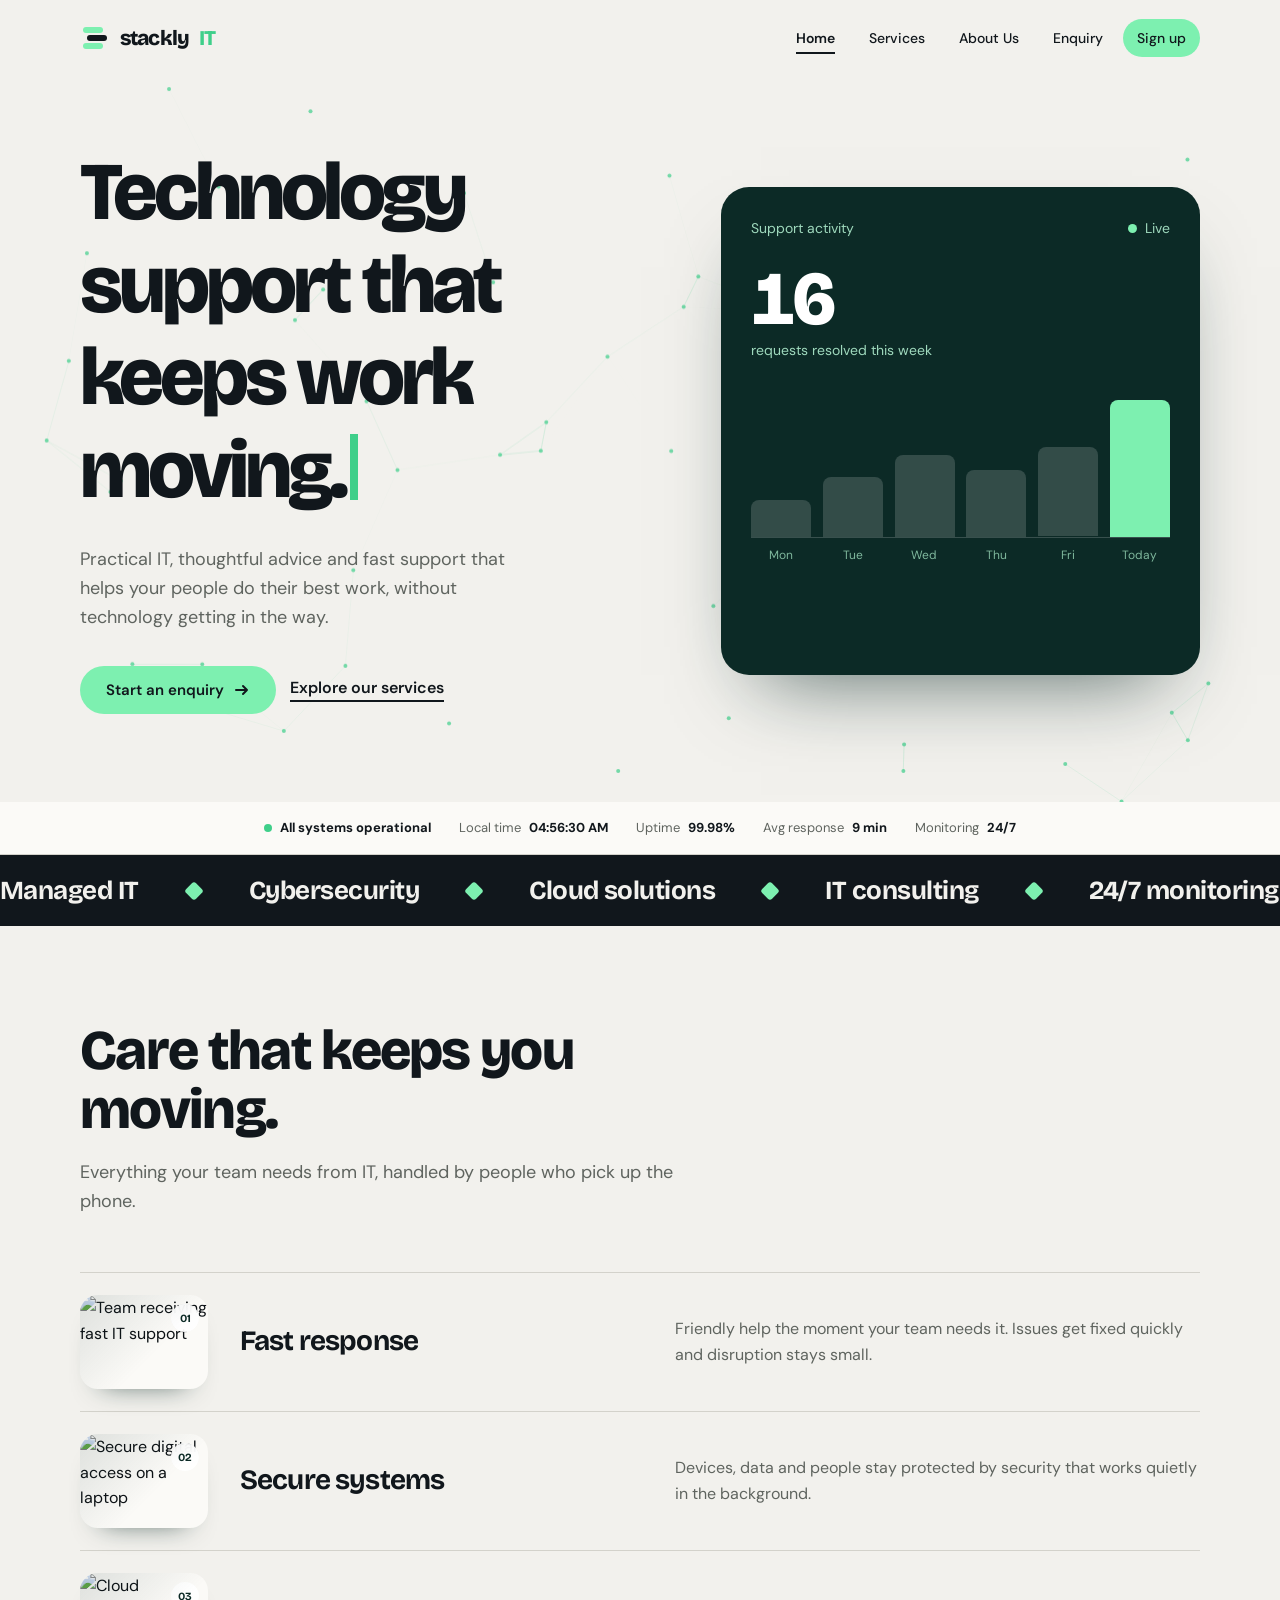
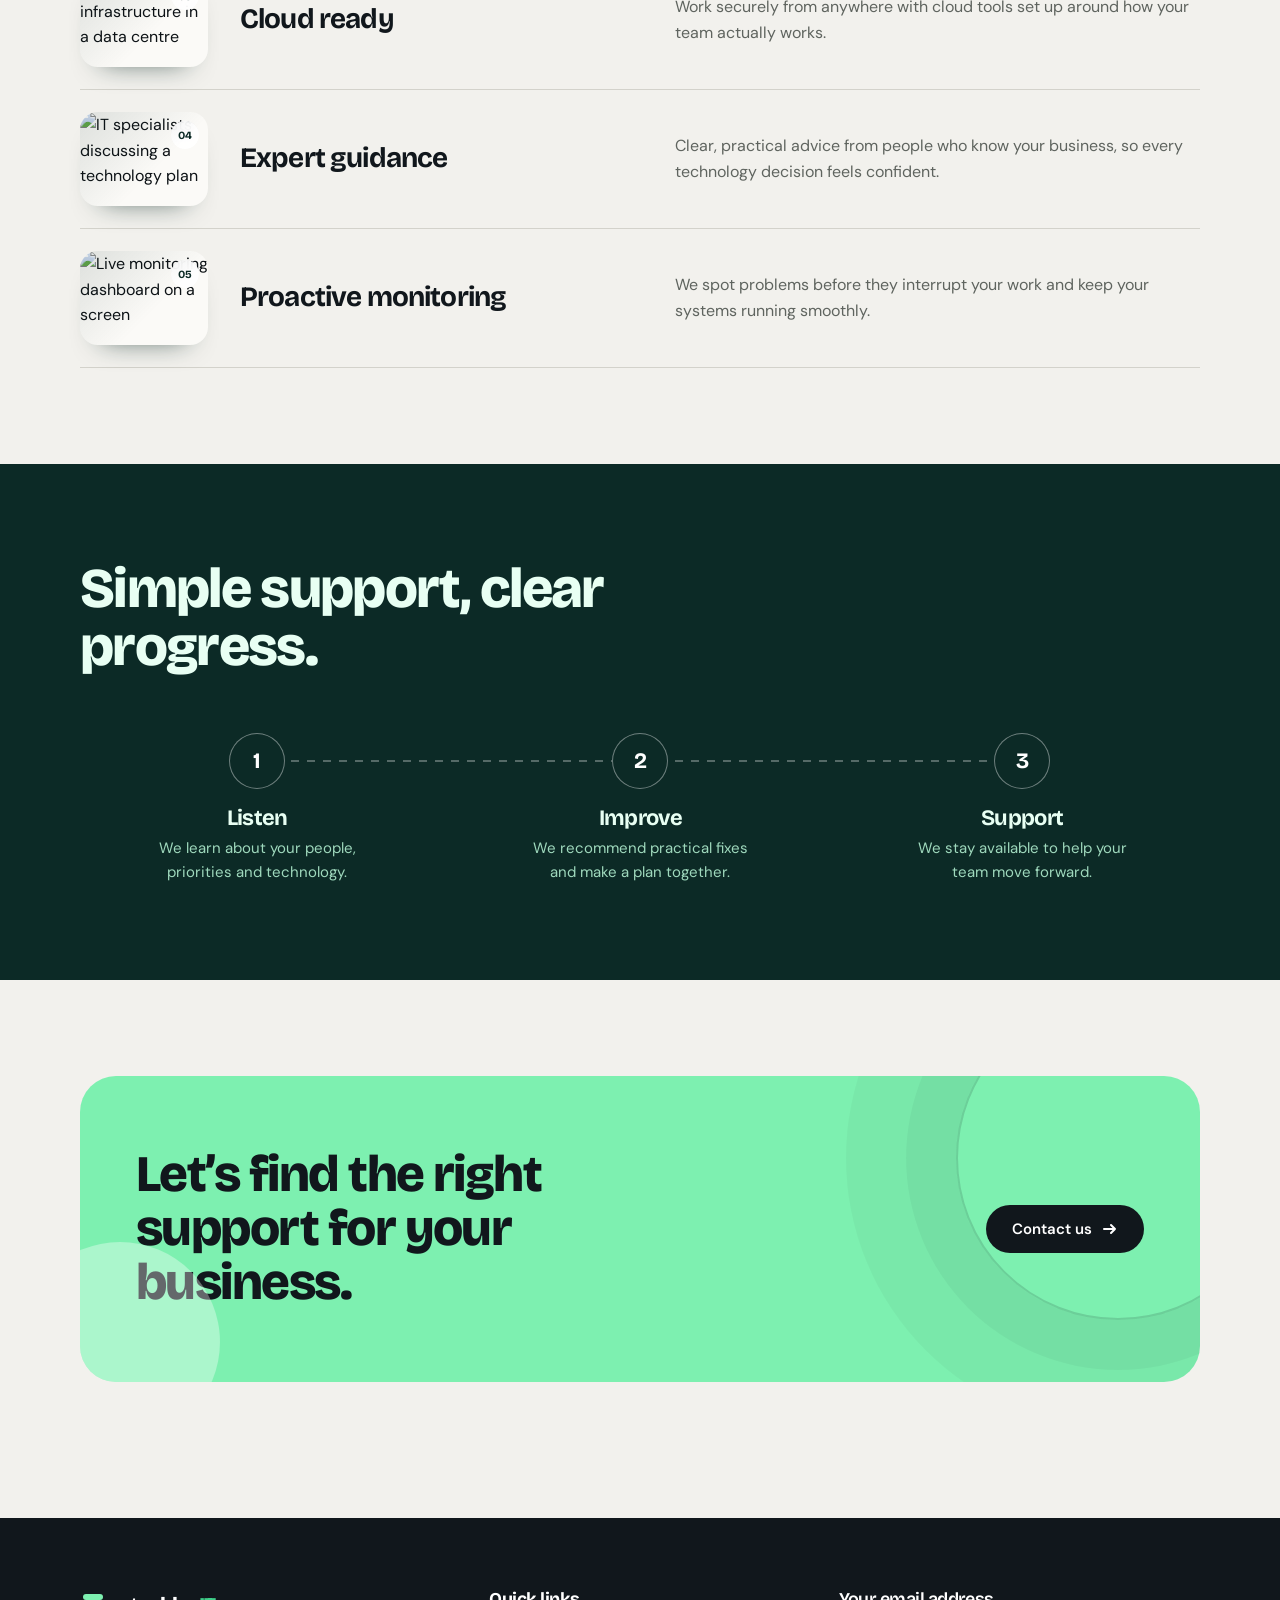
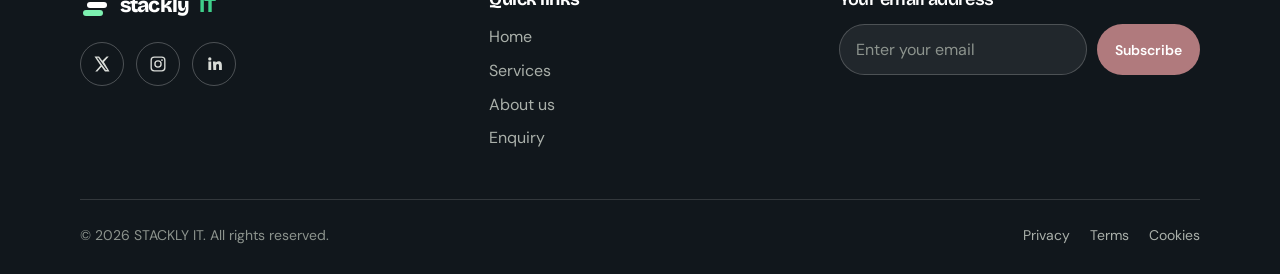
==== commit d798fbce: "some chnages" ====
--- a/stackly-it-website/stackly/index.html
+++ b/stackly-it-website/stackly/index.html
@@ -4,7 +4,7 @@
 <head>
     <meta charset="UTF-8">
     <meta name="viewport" content="width=device-width,initial-scale=1">
-    <meta name="theme-color" content="#f6f7ff">
+    <meta name="theme-color" content="#f2f1ed">
     <title>Stackly IT | Technology support that keeps work moving</title>
     <link rel="icon" type="image/svg+xml" href="logo.svg"><link rel="stylesheet" href="styles.css"><link rel="stylesheet" href="fx.css">
 </head>
@@ -13,9 +13,9 @@
     <header class="site-header">
         <div class="wrap"><a class="brand" href="index.html" aria-label="Stackly IT home"><svg viewBox="0 0 30 30"
                     aria-hidden="true">
-                    <rect class="b1" x="3" y="4" width="20" height="6" rx="3" fill="var(--mint)" />
+                    <rect class="b1" x="3" y="4" width="20" height="6" rx="3" fill="#7df0b0" />
                     <rect class="b2" x="7" y="12" width="20" height="6" rx="3" fill="currentColor" />
-                    <rect class="b3" x="3" y="20" width="20" height="6" rx="3" fill="var(--mint)" />
+                    <rect class="b3" x="3" y="20" width="20" height="6" rx="3" fill="#7df0b0" />
                 </svg>stackly<i>IT</i></a>
             <button class="menu-toggle" aria-label="Toggle navigation"
                 aria-expanded="false"><span></span><span></span></button>
@@ -131,9 +131,9 @@
         <div class="wrap">
             <div class="f-top">
                 <div><a class="brand" href="index.html"><svg viewBox="0 0 30 30" aria-hidden="true">
-                            <rect class="b1" x="3" y="4" width="20" height="6" rx="3" fill="var(--mint)" />
+                            <rect class="b1" x="3" y="4" width="20" height="6" rx="3" fill="#7df0b0" />
                             <rect class="b2" x="7" y="12" width="20" height="6" rx="3" fill="currentColor" />
-                            <rect class="b3" x="3" y="20" width="20" height="6" rx="3" fill="var(--mint)" />
+                            <rect class="b3" x="3" y="20" width="20" height="6" rx="3" fill="#7df0b0" />
                         </svg>stackly<i>IT</i></a>
                     <div class="socials"><a href="#" aria-label="X"><svg viewBox="0 0 24 24">
                                 <path
--- a/stackly-it-website/stackly/styles.css
+++ b/stackly-it-website/stackly/styles.css
@@ -1,5 +1,5 @@
 @import url('https://fonts.googleapis.com/css2?family=Bricolage+Grotesque:opsz,wght@12..96,500;12..96,700;12..96,800&family=DM+Sans:wght@400;500;600&display=swap');
-:root{--paper:#f6f7ff;--card:#ffffff;--ink:#172554;--deep:#111b45;--muted:#5d6687;--line:#d9def2;--mint:#72e6f4;--mint-d:#4f46e5;--rose:#c084a5;--err:#d14343;--ease:cubic-bezier(.2,.8,.2,1);--head:'Bricolage Grotesque','DM Sans',system-ui,sans-serif;--body:'DM Sans',system-ui,sans-serif}
+:root{--paper:#f2f1ed;--card:#fbfaf7;--ink:#11171c;--deep:#0c2a26;--muted:#5f645f;--line:#d3d2cb;--mint:#7df0b0;--mint-d:#3fcf8a;--rose:#b07a7d;--err:#c2403a;--ease:cubic-bezier(.2,.8,.2,1);--head:'Bricolage Grotesque','DM Sans',system-ui,sans-serif;--body:'DM Sans',system-ui,sans-serif}
 *{box-sizing:border-box}html{scroll-behavior:smooth}
 body{margin:0;background:var(--paper);color:var(--ink);font:400 16px/1.6 var(--body);-webkit-font-smoothing:antialiased}
 a{color:inherit;text-decoration:none}h1,h2,h3{font-family:var(--head);margin:0;letter-spacing:-.03em;line-height:1.05}
@@ -41,17 +41,17 @@
 .hero-cta{display:flex;gap:14px;flex-wrap:wrap;opacity:0;animation:fade .9s .9s var(--ease) forwards}
 @keyframes fade{from{opacity:0;transform:translateY(14px)}to{opacity:1;transform:none}}
 .link{display:inline-flex;align-items:center;gap:8px;font-weight:600;min-height:48px;border-bottom:2px solid var(--ink);align-self:center;line-height:1.2;padding:0;min-height:0;padding-bottom:3px}
-.panel{background:var(--deep);color:#e8efff;border-radius:28px;padding:30px;position:relative;box-shadow:0 40px 80px -40px rgba(17,27,69,.7);opacity:0;transform:translateY(30px) rotate(1.5deg);animation:panel 1.1s .4s var(--ease) forwards}
+.panel{background:var(--deep);color:#e8fff3;border-radius:28px;padding:30px;position:relative;box-shadow:0 40px 80px -40px rgba(12,42,38,.7);opacity:0;transform:translateY(30px) rotate(1.5deg);animation:panel 1.1s .4s var(--ease) forwards}
 @keyframes panel{to{opacity:1;transform:none}}
-.panel-top{display:flex;justify-content:space-between;align-items:center;font-size:14px;color:#b9d5ff}
-.live{display:inline-flex;align-items:center;gap:8px}.live::before{content:'';width:9px;height:9px;border-radius:50%;background:var(--mint);box-shadow:0 0 0 0 rgba(114,230,244,.7);animation:pulse 2s infinite}
-@keyframes pulse{70%{box-shadow:0 0 0 12px rgba(114,230,244,0)}100%{box-shadow:0 0 0 0 rgba(114,230,244,0)}}
-.panel-num{font:800 76px/1 var(--head);letter-spacing:-.05em;margin:22px 0 2px;color:#fff}.panel-sub{color:#b9d5ff;font-size:14px}
+.panel-top{display:flex;justify-content:space-between;align-items:center;font-size:14px;color:#9fd9bd}
+.live{display:inline-flex;align-items:center;gap:8px}.live::before{content:'';width:9px;height:9px;border-radius:50%;background:var(--mint);box-shadow:0 0 0 0 rgba(125,240,176,.7);animation:pulse 2s infinite}
+@keyframes pulse{70%{box-shadow:0 0 0 12px rgba(125,240,176,0)}100%{box-shadow:0 0 0 0 rgba(125,240,176,0)}}
+.panel-num{font:800 76px/1 var(--head);letter-spacing:-.05em;margin:22px 0 2px;color:#fff}.panel-sub{color:#9fd9bd;font-size:14px}
 .bars{height:150px;display:flex;align-items:flex-end;gap:12px;margin-top:26px;border-bottom:1px solid rgba(255,255,255,.18)}
 .bars i{flex:1;height:var(--h);background:rgba(255,255,255,.16);border-radius:8px 8px 0 0;transform:scaleY(0);transform-origin:bottom;animation:grow .9s var(--ease) forwards;animation-delay:calc(var(--n)*.09s + .9s)}
 .bars i:last-child{background:var(--mint)}
 @keyframes grow{to{transform:none}}
-.days{display:flex;gap:12px;margin-top:8px;font-size:12px;color:#92b0dd}.days span{flex:1;text-align:center}
+.days{display:flex;gap:12px;margin-top:8px;font-size:12px;color:#7fb89d}.days span{flex:1;text-align:center}
 .toast{position:absolute;left:-34px;bottom:46px;background:var(--card);color:var(--ink);border-radius:16px;padding:12px 16px;font-size:13px;font-weight:600;display:flex;gap:10px;align-items:center;box-shadow:0 20px 40px -16px rgba(0,0,0,.4);opacity:0;animation:toast 5s 2.2s var(--ease) infinite}
 .toast b{display:grid;place-items:center;width:24px;height:24px;border-radius:50%;background:var(--mint)}
 @keyframes toast{0%{opacity:0;transform:translateY(16px)}8%,60%{opacity:1;transform:none}70%,100%{opacity:0;transform:translateY(-10px)}}
@@ -64,24 +64,24 @@
 section{padding:96px 0}.head{max-width:640px;margin-bottom:56px}.head h2{font-size:clamp(34px,4.4vw,56px);font-weight:800}.head p{color:var(--muted);font-size:18px;margin:18px 0 0}
 .features{display:grid;gap:0;border-top:1px solid var(--line)}
 .feature{display:grid;grid-template-columns:128px 1fr 1.3fr;gap:32px;align-items:center;padding:22px 0;border-bottom:1px solid var(--line);transition:padding .4s var(--ease),background .4s}
-.feature:hover{padding-left:20px;background:linear-gradient(90deg,rgba(114,230,244,.18),transparent 60%)}
-.feature-image{width:128px;height:94px;margin:0;position:relative;overflow:hidden;border-radius:18px;background:var(--card);box-shadow:0 16px 28px -22px rgba(17,27,69,.8)}
-.feature-image::after{content:'';position:absolute;inset:0;background:linear-gradient(135deg,rgba(17,27,69,.12),transparent 60%);pointer-events:none;transition:background .4s}
+.feature:hover{padding-left:20px;background:linear-gradient(90deg,rgba(125,240,176,.18),transparent 60%)}
+.feature-image{width:128px;height:94px;margin:0;position:relative;overflow:hidden;border-radius:18px;background:var(--card);box-shadow:0 16px 28px -22px rgba(12,42,38,.8)}
+.feature-image::after{content:'';position:absolute;inset:0;background:linear-gradient(135deg,rgba(12,42,38,.12),transparent 60%);pointer-events:none;transition:background .4s}
 .feature-image img{display:block;width:100%;height:100%;object-fit:cover;filter:saturate(.78) contrast(1.05);transition:transform .65s var(--ease),filter .45s var(--ease)}
 .image-tag{position:absolute;top:9px;right:9px;display:grid;place-items:center;width:28px;height:28px;border-radius:50%;background:rgba(255,255,255,.9);color:var(--deep);font:700 11px var(--head);backdrop-filter:blur(8px)}
-.feature:hover .feature-image img{transform:scale(1.1);filter:saturate(1) contrast(1.05)}.feature:hover .feature-image::after{background:linear-gradient(135deg,rgba(114,230,244,.22),transparent 65%)}
+.feature:hover .feature-image img{transform:scale(1.1);filter:saturate(1) contrast(1.05)}.feature:hover .feature-image::after{background:linear-gradient(135deg,rgba(125,240,176,.22),transparent 65%)}
 .ico{width:64px;height:64px;border-radius:20px;background:var(--card);display:grid;place-items:center;border:1px solid var(--line);transition:background .4s,transform .5s var(--ease)}
 .feature:hover .ico{background:var(--mint);transform:rotate(-8deg) scale(1.06)}
 .ico svg{width:30px;height:30px;stroke:var(--ink);fill:none;stroke-width:1.7;stroke-linecap:round;stroke-linejoin:round}
 .feature h3{font-size:28px;font-weight:700}.feature p{margin:0;color:var(--muted)}
-.dark{background:var(--deep);color:#e8efff}.dark .head p{color:#b9d5ff}
+.dark{background:var(--deep);color:#e8fff3}.dark .head p{color:#9fd9bd}
 .steps{display:grid;grid-template-columns:repeat(3,1fr);gap:28px;position:relative}
 .steps::before{content:'';position:absolute;top:27px;left:16%;right:16%;height:2px;background:repeating-linear-gradient(90deg,var(--line) 0 8px,transparent 8px 16px)}
 .dark .steps::before{background:repeating-linear-gradient(90deg,rgba(255,255,255,.3) 0 8px,transparent 8px 16px)}
 .step{text-align:center;position:relative}.step b{width:56px;height:56px;margin:0 auto 18px;border-radius:50%;display:grid;place-items:center;font:700 22px var(--head);background:var(--card);color:var(--ink);border:1px solid var(--line);position:relative;z-index:1;transition:background .4s,transform .5s var(--ease)}
 .dark .step b{background:var(--deep);border-color:rgba(255,255,255,.4);color:#fff}
 .step:hover b{background:var(--mint);color:var(--ink);transform:scale(1.12)}
-.step h3{font-size:22px;margin-bottom:6px}.step p{margin:0 auto;max-width:240px;color:var(--muted);font-size:15px}.dark .step p{color:#b9d5ff}
+.step h3{font-size:22px;margin-bottom:6px}.step p{margin:0 auto;max-width:240px;color:var(--muted);font-size:15px}.dark .step p{color:#9fd9bd}
 .cta{background:var(--mint);border-radius:36px;padding:72px 56px;display:flex;justify-content:space-between;align-items:center;gap:32px;flex-wrap:wrap;position:relative;overflow:hidden}
 .cta::after{content:'';position:absolute;right:-80px;top:-80px;width:320px;height:320px;border-radius:50%;border:2px solid rgba(17,23,28,.15);box-shadow:0 0 0 50px rgba(17,23,28,.04),0 0 0 110px rgba(17,23,28,.03);animation:spin 14s linear infinite;pointer-events:none}
 @keyframes spin{to{transform:rotate(360deg)}}
@@ -114,12 +114,12 @@
 .detail-f{margin-top:30px}
 /* enquiry */
 .form-card{background:var(--card);border:1px solid var(--line);border-radius:32px;padding:44px;max-width:860px;margin:0 auto;box-shadow:0 40px 70px -50px rgba(17,23,28,.5)}
-.service-form-heading{padding-bottom:24px;margin-bottom:28px;border-bottom:1px solid var(--line)}.service-form-heading span{display:inline-flex;padding:5px 11px;border-radius:999px;background:rgba(114,230,244,.28);color:var(--deep);font-size:12px;font-weight:700;letter-spacing:.04em;text-transform:uppercase}.service-form-heading h2{font-size:28px;margin:12px 0 8px}.service-form-heading p{max-width:560px;margin:0;color:var(--muted);transition:opacity .2s var(--ease)}
+.service-form-heading{padding-bottom:24px;margin-bottom:28px;border-bottom:1px solid var(--line)}.service-form-heading span{display:inline-flex;padding:5px 11px;border-radius:999px;background:rgba(125,240,176,.28);color:var(--deep);font-size:12px;font-weight:700;letter-spacing:.04em;text-transform:uppercase}.service-form-heading h2{font-size:28px;margin:12px 0 8px}.service-form-heading p{max-width:560px;margin:0;color:var(--muted);transition:opacity .2s var(--ease)}
 .grid2{display:grid;grid-template-columns:1fr 1fr;gap:22px}.field{margin-bottom:22px}
 label{display:block;font-weight:600;font-size:14px;margin-bottom:8px}
 input,textarea,select{width:100%;border:1.5px solid var(--line);border-radius:14px;background:#fff;padding:14px 16px;font:400 16px var(--body);color:var(--ink);transition:border-color .25s,box-shadow .25s}
 textarea{min-height:140px;resize:vertical}select{appearance:none;background:#fff url("data:image/svg+xml,%3Csvg xmlns=%27http://www.w3.org/2000/svg%27 width=%2714%27 height=%278%27 viewBox=%270 0 14 8%27%3E%3Cpath d=%27m1 1 6 6 6-6%27 fill=%27none%27 stroke=%27%2311171c%27 stroke-width=%272%27 stroke-linecap=%27round%27/%3E%3C/svg%3E") no-repeat right 18px center;padding-right:48px;cursor:pointer}
-input:focus,textarea:focus,select:focus{outline:0;border-color:var(--mint-d);box-shadow:0 0 0 4px rgba(114,230,244,.35)}
+input:focus,textarea:focus,select:focus{outline:0;border-color:var(--mint-d);box-shadow:0 0 0 4px rgba(125,240,176,.35)}
 .field.bad input,.field.bad textarea,.field.bad select{border-color:var(--err);animation:shake .4s}.field.bad .err{display:block}
 .err{display:none;color:var(--err);font-size:13px;margin-top:6px}
 @keyframes shake{25%{transform:translateX(-6px)}75%{transform:translateX(6px)}}
@@ -144,17 +144,17 @@
 .ticket{display:inline-flex;align-items:center;gap:18px;margin-top:36px;background:var(--card);border:1.5px dashed #a7a89f;border-radius:20px;padding:18px 24px;text-align:left}
 .ticket small{display:block;color:var(--muted);font-size:13px}.ticket strong{font:800 28px var(--head);letter-spacing:-.02em}
 .copy{border:1px solid var(--line);background:#fff;border-radius:12px;padding:9px 16px;font:600 14px var(--body);cursor:pointer;transition:background .3s}.copy:hover{background:var(--mint)}
-.urgent{max-width:560px;margin:50px auto 0;display:flex;gap:16px;align-items:center;background:var(--deep);color:#e8efff;border-radius:22px;padding:22px 26px;text-align:left}
-.urgent svg{width:30px;height:30px;flex:none;stroke:var(--mint);fill:none;stroke-width:1.8}.urgent p{margin:0;font-size:14px;color:#b9d5ff}.urgent b{display:block;color:#fff;font-size:16px}
+.urgent{max-width:560px;margin:50px auto 0;display:flex;gap:16px;align-items:center;background:var(--deep);color:#e8fff3;border-radius:22px;padding:22px 26px;text-align:left}
+.urgent svg{width:30px;height:30px;flex:none;stroke:var(--mint);fill:none;stroke-width:1.8}.urgent p{margin:0;font-size:14px;color:#9fd9bd}.urgent b{display:block;color:#fff;font-size:16px}
 .chip{display:inline-block;background:var(--mint);padding:4px 14px;border-radius:999px;font-weight:600;font-size:14px;margin-top:14px}
 /* footer */
-footer{background:var(--ink);color:#dce5ff;padding:72px 0 28px;margin-top:40px}
+footer{background:var(--ink);color:#d9dcd8;padding:72px 0 28px;margin-top:40px}
 .f-top{display:grid;grid-template-columns:1.2fr 1fr 1.2fr;gap:48px;padding-bottom:48px;border-bottom:1px solid rgba(255,255,255,.14)}
 footer .brand{color:#fff;margin-bottom:22px}.socials{display:flex;gap:12px}
 .socials a{width:44px;height:44px;border-radius:50%;border:1px solid rgba(255,255,255,.25);display:grid;place-items:center;transition:background .3s,color .3s,transform .4s var(--ease)}
 .socials a:hover{background:var(--mint);color:var(--ink);transform:translateY(-4px) rotate(8deg)}.socials svg{width:18px;height:18px;fill:currentColor}
 footer h3{font-size:18px;color:#fff;margin-bottom:16px}.f-links{display:flex;flex-direction:column;gap:8px}
-.f-links a,.f-bot a{color:#b7c1df;transition:color .2s,transform .3s var(--ease);width:fit-content}.f-links a:hover,.f-bot a:hover{color:var(--mint);transform:translateX(4px)}
+.f-links a,.f-bot a{color:#aab0aa;transition:color .2s,transform .3s var(--ease);width:fit-content}.f-links a:hover,.f-bot a:hover{color:var(--mint);transform:translateX(4px)}
 .sub{display:flex;gap:10px;flex-wrap:wrap}.sub input{flex:1;min-width:180px;background:rgba(255,255,255,.07);border-color:rgba(255,255,255,.2);color:#fff;border-radius:999px}.sub input::placeholder{color:#8c938d}
 .sub .btn{background:var(--rose);color:#fff}.sub .btn:hover{box-shadow:0 10px 24px -8px rgba(176,122,125,.8)}
 .msg{min-height:20px;font-size:14px;color:var(--mint);margin:10px 0 0}
@@ -175,7 +175,7 @@
 @media (prefers-reduced-motion:reduce){*,*::before,*::after{animation-duration:.01ms!important;animation-delay:0s!important;animation-iteration-count:1!important;transition-duration:.01ms!important}.line>span,.lead,.hero-cta,.panel,.bars i,[data-reveal]{opacity:1;transform:none}.tick .r,.tick .k{stroke-dashoffset:0}.tick .c{transform:scale(.86)}.marquee div{animation:none}}
 
 /* Screenshot-inspired services page */
-.services-page{--paper:#eef1ff;--card:#fff;--line:#d9def2;background:#f8f9ff;color:#172554;font-size:14px}
+.services-page{--paper:#ebebeb;--card:#fff;--line:#d5d5d5;background:#f5f5f5;color:#242424;font-size:14px}
 .services-page .site-header{background:rgba(235,235,235,.94)}
 .services-page .site-header .wrap{height:66px}
 .services-page .brand{font-size:0;gap:0;width:48px;height:40px;justify-content:center;border:1px solid #bbb;color:transparent;position:relative}
@@ -197,7 +197,7 @@
 .services-page .tab[aria-selected=true]{color:#fff;border-color:transparent}
 .services-page .tab[aria-selected=true]::after{color:#fff}
 .services-page .tab[data-t="managed"][aria-selected=true]{background:#0c2a26}.services-page .tab[data-t="cyber"][aria-selected=true]{background:#355c7d}.services-page .tab[data-t="cloud"][aria-selected=true]{background:#516b92}.services-page .tab[data-t="consult"][aria-selected=true]{background:#8b6267}
-.services-page .detail{display:block;padding:16px 20px;margin:0 0 20px;border:2px solid transparent;border-radius:10px;background:#fff;transition:background .35s var(--ease),border-color .35s var(--ease),box-shadow .35s var(--ease),transform .35s var(--ease);min-height:145px}.services-page .detail.on{animation:servicePanel .42s var(--ease) both;box-shadow:0 16px 28px -24px rgba(17,27,69,.6)}.services-page .detail#managed.on{background:#e6fbff;border-color:#72e6f4}.services-page .detail#cyber.on{background:#eef6ff;border-color:#67c5ef}.services-page .detail#cloud.on{background:#f1f3ff;border-color:#8c86f7}.services-page .detail#consult.on{background:#fff1f2;border-color:#d99abb}@keyframes servicePanel{from{transform:translateY(10px)}to{transform:none}}
+.services-page .detail{display:block;padding:16px 20px;margin:0 0 20px;border:2px solid transparent;border-radius:10px;background:#fff;transition:background .35s var(--ease),border-color .35s var(--ease),box-shadow .35s var(--ease),transform .35s var(--ease);min-height:145px}.services-page .detail.on{animation:servicePanel .42s var(--ease) both;box-shadow:0 16px 28px -24px rgba(12,42,38,.6)}.services-page .detail#managed.on{background:#edfff4;border-color:#7df0b0}.services-page .detail#cyber.on{background:#eef6ff;border-color:#8bb8de}.services-page .detail#cloud.on{background:#f1f3ff;border-color:#9daee8}.services-page .detail#consult.on{background:#fff1f2;border-color:#e0a6ae}@keyframes servicePanel{from{transform:translateY(10px)}to{transform:none}}
 .services-page .detail-h{gap:14px;margin-bottom:16px}
 .services-page .detail-h .ico{width:28px;height:28px;border:0;border-radius:0;background:transparent;flex:none}
 .services-page .detail-h .ico svg{width:22px;height:22px;stroke-width:2}
@@ -211,7 +211,7 @@
 .services-page .cols li{padding-left:10px}
 .services-page .cols li::before{width:4px;height:4px;top:.55em;border:0;border-radius:50%;background:#777;transform:none}
 .services-page .detail-f{display:none}
-.services-page footer{margin-top:0;background:#eef1ff;color:#4b5579;padding:38px 0 16px}
+.services-page footer{margin-top:0;background:#ebebeb;color:#555;padding:38px 0 16px}
 .services-page .f-top{grid-template-columns:1.2fr 1fr 1.2fr;gap:40px;padding-bottom:24px;border-bottom:0}
 .services-page footer .brand{width:120px;height:88px;margin-bottom:18px;color:#555;border:1px solid #aaa;font-size:15px}
 .services-page footer .brand svg{display:none}
--- a/stackly-it-website/stackly/fx.css
+++ b/stackly-it-website/stackly/fx.css
@@ -20,7 +20,7 @@
     height: 420px;
     margin: -210px 0 0 -210px;
     border-radius: 50%;
-    background: radial-gradient(circle, rgba(114, 230, 244, .28), transparent 65%);
+    background: radial-gradient(circle, rgba(125, 240, 176, .28), transparent 65%);
     pointer-events: none;
     z-index: 0;
     will-change: transform;
@@ -221,7 +221,7 @@
     display: grid;
     gap: 8px;
     font-size: 13px;
-    color: #b9d5ff;
+    color: #9fd9bd;
     min-height: 62px
 }
 
@@ -233,7 +233,7 @@
 }
 
 .feed time {
-    color: #92b0dd;
+    color: #7fb89d;
     font-variant-numeric: tabular-nums;
     font-size: 12px;
     min-width: 56px
@@ -814,7 +814,7 @@
     object-fit: cover;
     border-radius: 32px;
     filter: saturate(.85) contrast(1.03);
-    box-shadow: 0 35px 70px -36px rgba(17, 27, 69, .7)
+    box-shadow: 0 35px 70px -36px rgba(12, 42, 38, .7)
 }
 
 .team-photo::after {
@@ -822,7 +822,7 @@
     position: absolute;
     inset: 0;
     border-radius: 32px;
-    background: linear-gradient(135deg, rgba(17, 27, 69, .2), transparent 48%);
+    background: linear-gradient(135deg, rgba(12, 42, 38, .2), transparent 48%);
     pointer-events: none
 }
 
@@ -846,7 +846,7 @@
     height: 14px;
     border-radius: 50%;
     background: var(--mint-d);
-    box-shadow: 0 0 0 7px rgba(114, 230, 244, .32)
+    box-shadow: 0 0 0 7px rgba(125, 240, 176, .32)
 }
 
 .photo-badge b,
@@ -935,7 +935,7 @@
 
 .value-grid article:hover {
     transform: translateY(-8px);
-    background: rgba(114, 230, 244, .1)
+    background: rgba(125, 240, 176, .1)
 }
 
 .value-grid span {
@@ -949,7 +949,7 @@
 }
 
 .value-grid p {
-    color: #c4d4f5;
+    color: #b7d8c7;
     margin: 0
 }
 
@@ -986,7 +986,7 @@
     bottom: 24px;
     padding: 22px;
     border-radius: 18px;
-    background: rgba(17, 27, 69, .92);
+    background: rgba(12, 42, 38, .92);
     color: #fff;
     backdrop-filter: blur(12px)
 }
@@ -1053,7 +1053,7 @@
     position: absolute;
     width: 250px;
     height: 250px;
-    border: 36px solid rgba(114, 230, 244, .4);
+    border: 36px solid rgba(125, 240, 176, .4);
     border-radius: 50%;
     right: 5%;
     bottom: -120px;
